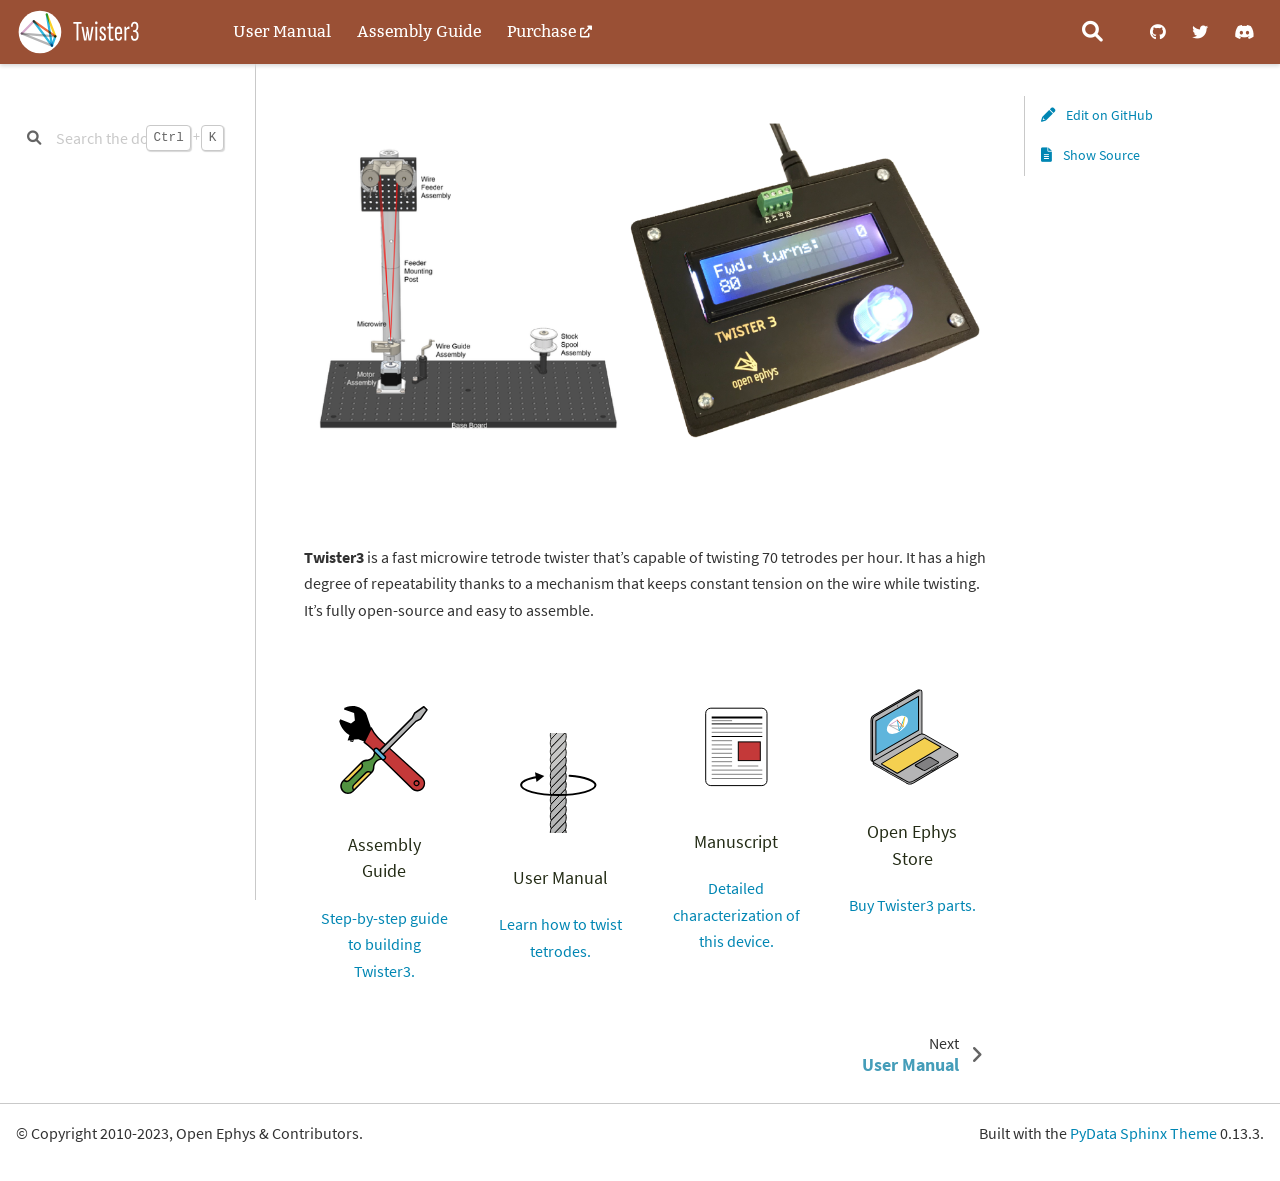
==== index.html @ c72500eb "Write HTML files" ====
<!DOCTYPE html>


<html lang="en" >

  <head>
    <meta charset="utf-8" />
    <meta name="viewport" content="width=device-width, initial-scale=1.0" /><meta name="generator" content="Docutils 0.18.1: http://docutils.sourceforge.net/" />

    <title>Home &#8212; Twister3 Docs</title>
  
  
  
  <script data-cfasync="false">
    document.documentElement.dataset.mode = localStorage.getItem("mode") || "";
    document.documentElement.dataset.theme = localStorage.getItem("theme") || "light";
  </script>
  
  <!-- Loaded before other Sphinx assets -->
  <link href="_static/styles/theme.css?digest=e353d410970836974a52" rel="stylesheet" />
<link href="_static/styles/bootstrap.css?digest=e353d410970836974a52" rel="stylesheet" />
<link href="_static/styles/pydata-sphinx-theme.css?digest=e353d410970836974a52" rel="stylesheet" />

  
  <link href="_static/vendor/fontawesome/6.1.2/css/all.min.css?digest=e353d410970836974a52" rel="stylesheet" />
  <link rel="preload" as="font" type="font/woff2" crossorigin href="_static/vendor/fontawesome/6.1.2/webfonts/fa-solid-900.woff2" />
<link rel="preload" as="font" type="font/woff2" crossorigin href="_static/vendor/fontawesome/6.1.2/webfonts/fa-brands-400.woff2" />
<link rel="preload" as="font" type="font/woff2" crossorigin href="_static/vendor/fontawesome/6.1.2/webfonts/fa-regular-400.woff2" />

    <link rel="stylesheet" href="_static/theme_overrides.css" type="text/css" />
  
  <!-- Pre-loaded scripts that we'll load fully later -->
  <link rel="preload" as="script" href="_static/scripts/bootstrap.js?digest=e353d410970836974a52" />
<link rel="preload" as="script" href="_static/scripts/pydata-sphinx-theme.js?digest=e353d410970836974a52" />

    <script data-url_root="./" id="documentation_options" src="_static/documentation_options.js"></script>
    <script src="_static/doctools.js"></script>
    <script src="_static/sphinx_highlight.js"></script>
    <script>DOCUMENTATION_OPTIONS.pagename = 'index';</script>
    <link rel="icon" href="_static/favicon.png"/>
    <link rel="index" title="Index" href="genindex.html" />
    <link rel="search" title="Search" href="search.html" />
    <link rel="next" title="User Manual" href="pages/usingtwister.html" />
  <meta name="viewport" content="width=device-width, initial-scale=1"/>
  <meta name="docsearch:language" content="en"/>
  </head>
  
  
  <body data-bs-spy="scroll" data-bs-target=".bd-toc-nav" data-offset="180" data-bs-root-margin="0px 0px -60%" data-default-mode="">

  
  
  <a class="skip-link" href="#main-content">Skip to main content</a>
  
  <input type="checkbox"
          class="sidebar-toggle"
          name="__primary"
          id="__primary"/>
  <label class="overlay overlay-primary" for="__primary"></label>
  
  <input type="checkbox"
          class="sidebar-toggle"
          name="__secondary"
          id="__secondary"/>
  <label class="overlay overlay-secondary" for="__secondary"></label>
  
  <div class="search-button__wrapper">
    <div class="search-button__overlay"></div>
    <div class="search-button__search-container">
<form class="bd-search d-flex align-items-center"
      action="search.html"
      method="get">
  <i class="fa-solid fa-magnifying-glass"></i>
  <input type="search"
         class="form-control"
         name="q"
         id="search-input"
         placeholder="Search the docs ..."
         aria-label="Search the docs ..."
         autocomplete="off"
         autocorrect="off"
         autocapitalize="off"
         spellcheck="false"/>
  <span class="search-button__kbd-shortcut"><kbd class="kbd-shortcut__modifier">Ctrl</kbd>+<kbd>K</kbd></span>
</form></div>
  </div>
  
    <nav class="bd-header navbar navbar-expand-lg bd-navbar">
<div class="bd-header__inner bd-page-width">
  <label class="sidebar-toggle primary-toggle" for="__primary">
    <span class="fa-solid fa-bars"></span>
  </label>
  
  <div class="navbar-header-items__start">
    
      <div class="navbar-item">
  

<a class="navbar-brand logo" href="#">
  
  
  
  
    
    
      
    
    
    <img src="_static/oe_logo_name.svg" class="logo__image only-light" alt="Logo image"/>
    <script>document.write(`<img src="_static/oe_logo_name.svg" class="logo__image only-dark" alt="Logo image"/>`);</script>
  
  
</a></div>
    
  </div>
  
  
  <div class="col-lg-9 navbar-header-items">
    
    <div class="me-auto navbar-header-items__center">
      
        <div class="navbar-item"><nav class="navbar-nav">
  <p class="sidebar-header-items__title"
     role="heading"
     aria-level="1"
     aria-label="Site Navigation">
    Site Navigation
  </p>
  <ul class="bd-navbar-elements navbar-nav">
    
                    <li class="nav-item">
                      <a class="nav-link nav-internal" href="pages/usingtwister.html">
                        User Manual
                      </a>
                    </li>
                

                    <li class="nav-item">
                      <a class="nav-link nav-internal" href="pages/assemblyguide.html">
                        Assembly Guide
                      </a>
                    </li>
                

                <li class="nav-item">
                  <a class="nav-link nav-external" href="https://open-ephys.org/twister-3/twister-3">
                    Purchase
                  </a>
                </li>
                
  </ul>
</nav></div>
      
    </div>
    
    
    <div class="navbar-header-items__end">
      
        <div class="navbar-item navbar-persistent--container">
          
<script>
document.write(`
  <button class="btn btn-sm navbar-btn search-button search-button__button" title="Search" aria-label="Search" data-bs-placement="bottom" data-bs-toggle="tooltip">
    <i class="fa-solid fa-magnifying-glass"></i>
  </button>
`);
</script>
        </div>
      
      
        <div class="navbar-item"><ul class="navbar-icon-links navbar-nav"
    aria-label="Icon Links">
        <li class="nav-item">
          
          
          
          
          
          
          
          
          <a href="https://github.com/jonnew/twister3" title="GitHub" class="nav-link" rel="noopener" target="_blank" data-bs-toggle="tooltip" data-bs-placement="bottom"><span><i class="fab fa-github"></i></span>
            <label class="sr-only">GitHub</label></a>
        </li>
        <li class="nav-item">
          
          
          
          
          
          
          
          
          <a href="https://twitter.com/openephys" title="Twitter" class="nav-link" rel="noopener" target="_blank" data-bs-toggle="tooltip" data-bs-placement="bottom"><span><i class="fab fa-twitter"></i></span>
            <label class="sr-only">Twitter</label></a>
        </li>
        <li class="nav-item">
          
          
          
          
          
          
          
          
          <a href="https://discord.gg/WXAx2URNQU" title="Discord" class="nav-link" rel="noopener" target="_blank" data-bs-toggle="tooltip" data-bs-placement="bottom"><span><i class="fab fa-discord"></i></span>
            <label class="sr-only">Discord</label></a>
        </li>
</ul></div>
      
    </div>
    
  </div>
  
  
    <div class="navbar-persistent--mobile">
<script>
document.write(`
  <button class="btn btn-sm navbar-btn search-button search-button__button" title="Search" aria-label="Search" data-bs-placement="bottom" data-bs-toggle="tooltip">
    <i class="fa-solid fa-magnifying-glass"></i>
  </button>
`);
</script>
    </div>
  

  
    <label class="sidebar-toggle secondary-toggle" for="__secondary">
      <span class="fa-solid fa-outdent"></span>
    </label>
  
</div>

    </nav>
  
  <div class="bd-container">
    <div class="bd-container__inner bd-page-width">
      
      <div class="bd-sidebar-primary bd-sidebar">
        

  
  <div class="sidebar-header-items sidebar-primary__section">
    
    
      <div class="sidebar-header-items__center">
        
          <div class="navbar-item"><nav class="navbar-nav">
  <p class="sidebar-header-items__title"
     role="heading"
     aria-level="1"
     aria-label="Site Navigation">
    Site Navigation
  </p>
  <ul class="bd-navbar-elements navbar-nav">
    
                    <li class="nav-item">
                      <a class="nav-link nav-internal" href="pages/usingtwister.html">
                        User Manual
                      </a>
                    </li>
                

                    <li class="nav-item">
                      <a class="nav-link nav-internal" href="pages/assemblyguide.html">
                        Assembly Guide
                      </a>
                    </li>
                

                <li class="nav-item">
                  <a class="nav-link nav-external" href="https://open-ephys.org/twister-3/twister-3">
                    Purchase
                  </a>
                </li>
                
  </ul>
</nav></div>
        
      </div>
    
    
    
      <div class="sidebar-header-items__end">
        
          <div class="navbar-item"><ul class="navbar-icon-links navbar-nav"
    aria-label="Icon Links">
        <li class="nav-item">
          
          
          
          
          
          
          
          
          <a href="https://github.com/jonnew/twister3" title="GitHub" class="nav-link" rel="noopener" target="_blank" data-bs-toggle="tooltip" data-bs-placement="bottom"><span><i class="fab fa-github"></i></span>
            <label class="sr-only">GitHub</label></a>
        </li>
        <li class="nav-item">
          
          
          
          
          
          
          
          
          <a href="https://twitter.com/openephys" title="Twitter" class="nav-link" rel="noopener" target="_blank" data-bs-toggle="tooltip" data-bs-placement="bottom"><span><i class="fab fa-twitter"></i></span>
            <label class="sr-only">Twitter</label></a>
        </li>
        <li class="nav-item">
          
          
          
          
          
          
          
          
          <a href="https://discord.gg/WXAx2URNQU" title="Discord" class="nav-link" rel="noopener" target="_blank" data-bs-toggle="tooltip" data-bs-placement="bottom"><span><i class="fab fa-discord"></i></span>
            <label class="sr-only">Discord</label></a>
        </li>
</ul></div>
        
      </div>
    
  </div>
  
    <div class="sidebar-primary-items__start sidebar-primary__section">
        <div class="sidebar-primary-item">
<form class="bd-search d-flex align-items-center"
      action="search.html"
      method="get">
  <i class="fa-solid fa-magnifying-glass"></i>
  <input type="search"
         class="form-control"
         name="q"
         id="search-input"
         placeholder="Search the docs ..."
         aria-label="Search the docs ..."
         autocomplete="off"
         autocorrect="off"
         autocapitalize="off"
         spellcheck="false"/>
  <span class="search-button__kbd-shortcut"><kbd class="kbd-shortcut__modifier">Ctrl</kbd>+<kbd>K</kbd></span>
</form></div>
    </div>
  
  
  <div class="sidebar-primary-items__end sidebar-primary__section">
  </div>
  
  <div id="rtd-footer-container"></div>


      </div>
      
      <main id="main-content" class="bd-main">
        
        
          <div class="bd-content">
            <div class="bd-article-container">
              
              <div class="bd-header-article"></div>
              
              
              
                
<div id="searchbox"></div>
                <article class="bd-article" role="main">
                  
  <div class="toctree-wrapper compound">
</div>
<img alt="Twister illustration" src="_images/twister-overview.png" />
<div class="line-block">
<div class="line"><br /></div>
</div>
<p><strong>Twister3</strong> is a fast microwire tetrode twister that’s capable of twisting 70 tetrodes per hour. It has a high degree of repeatability thanks to a mechanism that keeps constant tension on the wire while twisting. It’s fully open-source and easy to assemble.</p>
<br>
<div class="card-columns">
    <a class="reference internal" href="pages/assemblyguide.html"><span class="std std-ref custom-card">
    <div class="card text-center intro-card">
        <img src="_static/images/noun_screwdriver.svg" class="card-img-top hover-zoom" alt="Screwdriver" height="100">
        <div class="card-body flex-fill">
            <h5 class="card-title">Assembly Guide</h5>
            <p class="card-text">Step-by-step guide to building Twister3.</p>
        </div>
    </div>
    <a class="reference internal" href="pages/usingtwister.html"><span class="std std-ref custom-card">
    <div class="card text-center intro-card">
        <img src="_static/images/twist.svg" class="card-img-top hover-zoom" alt="Twisted wire" height="100">
        <div class="card-body flex-fill">
            <h5 class="card-title">User Manual</h5>
            <p class="card-text">Learn how to twist tetrodes.</p>
        </div>
    </div>
    <a class="reference external" href="https://iopscience.iop.org/article/10.1088/1741-2552/ab77fa" target="_blank" rel="noopener noreferrer"><span class="std std-ref custom-card">
    <div class="card text-center intro-card ">
        <img src="_static/images/paper.svg" class="card-img-top" alt="A paper" height="100">
        <div class="card-body flex-fill">
            <h5 class="card-title">Manuscript</h5>
            <p class="card-text">Detailed characterization of this device.</p>
        </div>
    </div>
    <a class="reference external" href = "https://open-ephys.org/twister-3/twister-3" target="_blank" rel="noopener noreferrer"><span class="std std-ref custom-card">
    <div class="card text-center intro-card">
        <img src="_static/images/noun_macbook.svg" class="card-img-top" alt="Some books" height="100">
        <div class="card-body flex-fill">
            <h5 class="card-title">Open Ephys Store</h5>
            <p class="card-text">Buy Twister3 parts.</p>
        </div>
    </div>
</div>

                </article>
              
              
              
                <footer class="bd-footer-article">
                  
<div class="footer-article-items footer-article__inner">
  
    <div class="footer-article-item"><!-- Previous / next buttons -->
<div class="prev-next-area">
    <a class="right-next"
       href="pages/usingtwister.html"
       title="next page">
      <div class="prev-next-info">
        <p class="prev-next-subtitle">next</p>
        <p class="prev-next-title">User Manual</p>
      </div>
      <i class="fa-solid fa-angle-right"></i>
    </a>
</div></div>
  
</div>

                </footer>
              
            </div>
            
            
              
                <div class="bd-sidebar-secondary bd-toc"><div class="sidebar-secondary-items sidebar-secondary__inner">

  <div class="sidebar-secondary-item">
  
  <div class="tocsection editthispage">
    <a href="https://github.com/open-ephys/twister3-docs/edit/main/source/index.rst">
      <i class="fa-solid fa-pencil"></i>
      
      
        
          Edit on GitHub
        
      
    </a>
  </div>
</div>

  <div class="sidebar-secondary-item">
  <div class="tocsection sourcelink">
    <a href="_sources/index.rst.txt">
      <i class="fa-solid fa-file-lines"></i> Show Source
    </a>
  </div>
</div>

</div></div>
              
            
          </div>
          <footer class="bd-footer-content">
            
          </footer>
        
      </main>
    </div>
  </div>
  
  <!-- Scripts loaded after <body> so the DOM is not blocked -->
  <script src="_static/scripts/bootstrap.js?digest=e353d410970836974a52"></script>
<script src="_static/scripts/pydata-sphinx-theme.js?digest=e353d410970836974a52"></script>

  <footer class="bd-footer">
<div class="bd-footer__inner bd-page-width">
  
    <div class="footer-items__start">
      
        <div class="footer-item">
  <p class="copyright">
    
      © Copyright 2010-2023, Open Ephys &amp; Contributors.
      <br/>
    
  </p>
</div>
      
    </div>
  
  
    <div class="footer-items__end">
      
        <div class="footer-item"><p class="theme-version">
  Built with the <a href="https://pydata-sphinx-theme.readthedocs.io/en/stable/index.html">PyData Sphinx Theme</a> 0.13.3.
</p></div>
      
    </div>
  
</div>

  </footer>
  </body>
</html>
---- _static/styles/theme.css ----
/* Provided by Sphinx's 'basic' theme, and included in the final set of assets */
@import "../basic.css";
---- _static/styles/pydata-sphinx-theme.css ----
html{--pst-header-height:4rem;--pst-header-article-height:calc(var(--pst-header-height)*2/3);--pst-sidebar-secondary:17rem;--pst-font-size-base:1rem;--pst-font-size-h1:2.5rem;--pst-font-size-h2:2rem;--pst-font-size-h3:1.75rem;--pst-font-size-h4:1.5rem;--pst-font-size-h5:1.25rem;--pst-font-size-h6:1.1rem;--pst-font-size-milli:0.9rem;--pst-sidebar-font-size:0.9rem;--pst-sidebar-font-size-mobile:1.1rem;--pst-sidebar-header-font-size:1.2rem;--pst-sidebar-header-font-weight:600;--pst-admonition-font-weight-heading:600;--pst-font-weight-caption:300;--pst-font-weight-heading:400;--pst-font-family-base-system:-apple-system,BlinkMacSystemFont,Segoe UI,"Helvetica Neue",Arial,sans-serif,Apple Color Emoji,Segoe UI Emoji,Segoe UI Symbol;--pst-font-family-monospace-system:"SFMono-Regular",Menlo,Consolas,Monaco,Liberation Mono,Lucida Console,monospace;--pst-font-family-base:var(--pst-font-family-base-system);--pst-font-family-heading:var(--pst-font-family-base-system);--pst-font-family-monospace:var(--pst-font-family-monospace-system);--pst-font-size-icon:1.5rem;--pst-icon-check-circle:"";--pst-icon-info-circle:"";--pst-icon-exclamation-triangle:"";--pst-icon-exclamation-circle:"";--pst-icon-times-circle:"";--pst-icon-lightbulb:"";--pst-icon-download:"";--pst-icon-angle-left:"";--pst-icon-angle-right:"";--pst-icon-external-link:"";--pst-icon-search-minus:"";--pst-icon-github:"";--pst-icon-gitlab:"";--pst-icon-share:"";--pst-icon-bell:"";--pst-icon-pencil:"";--pst-breadcrumb-divider:"";--pst-icon-admonition-default:var(--pst-icon-bell);--pst-icon-admonition-note:var(--pst-icon-info-circle);--pst-icon-admonition-attention:var(--pst-icon-exclamation-circle);--pst-icon-admonition-caution:var(--pst-icon-exclamation-triangle);--pst-icon-admonition-warning:var(--pst-icon-exclamation-triangle);--pst-icon-admonition-danger:var(--pst-icon-exclamation-triangle);--pst-icon-admonition-error:var(--pst-icon-times-circle);--pst-icon-admonition-hint:var(--pst-icon-lightbulb);--pst-icon-admonition-tip:var(--pst-icon-lightbulb);--pst-icon-admonition-important:var(--pst-icon-exclamation-circle);--pst-icon-admonition-seealso:var(--pst-icon-share);--pst-icon-admonition-todo:var(--pst-icon-pencil);--pst-icon-versionmodified-default:var(--pst-icon-exclamation-circle);--pst-icon-versionmodified-added:var(--pst-icon-exclamation-circle);--pst-icon-versionmodified-changed:var(--pst-icon-exclamation-circle);--pst-icon-versionmodified-deprecated:var(--pst-icon-exclamation-circle);font-size:var(--pst-font-size-base);scroll-padding-top:calc(var(--pst-header-height) + 1rem)}body{background-color:var(--pst-color-background);color:var(--pst-color-text-base);display:flex;flex-direction:column;font-family:var(--pst-font-family-base);font-weight:400;line-height:1.65;min-height:100vh}body::-webkit-scrollbar{height:.5rem;width:.5rem}body::-webkit-scrollbar-thumb{background:var(--pst-color-text-muted);border-radius:.25rem}body::-webkit-scrollbar-track{background:transparent}body::-webkit-scrollbar-thumb{background:var(--pst-color-on-surface)}body::-webkit-scrollbar-thumb:hover,body:hover::-webkit-scrollbar-thumb{background:var(--pst-color-text-muted)}body::-webkit-scrollbar-track{background:var(--pst-color-background)}p{color:var(--pst-color-text-base);font-size:1em;margin-bottom:1.15rem}p.rubric{border-bottom:1px solid var(--pst-color-border)}p.centered{text-align:center}a{word-wrap:break-word;color:var(--pst-color-link);text-decoration:none}a:hover{color:var(--pst-color-link-hover);text-decoration:underline}a.headerlink{color:var(--pst-color-warning);font-size:.8em;margin-left:.2em;opacity:.4;padding:0 4px;text-decoration:none;transition:all .2s ease-out;user-select:none}a.headerlink:hover{opacity:1}a.github:before,a.gitlab:before{color:var(--pst-color-text-muted);font:var(--fa-font-brands);margin-right:.25rem}a.github:before{content:var(--pst-icon-github)}a.gitlab:before{content:var(--pst-icon-gitlab)}.heading-style,h1,h2,h3,h4,h5,h6{font-family:var(--pst-font-family-heading);font-weight:var(--pst-font-weight-heading);line-height:1.15;margin:2.75rem 0 1.05rem}h1{font-size:var(--pst-font-size-h1);margin-top:0}h1,h2{color:var(--pst-color-primary)}h2{font-size:var(--pst-font-size-h2)}h3{font-size:var(--pst-font-size-h3)}h3,h4{color:var(--pst-color-text-base)}h4{font-size:var(--pst-font-size-h4)}h5{font-size:var(--pst-font-size-h5)}h5,h6{color:var(--pst-color-text-base)}h6{font-size:var(--pst-font-size-h6)}.text_small,small{font-size:var(--pst-font-size-milli)}hr{border:0;border-top:1px solid var(--pst-color-border)}code,kbd,pre,samp{font-family:var(--pst-font-family-monospace)}kbd{background-color:var(--pst-color-on-background);color:var(--pst-color-text-muted)}kbd:not(.compound){border:1px solid var(--pst-color-border);box-shadow:1px 1px 1px var(--pst-color-shadow);margin:0 .1rem;padding:.1rem .4rem}code{color:var(--pst-color-inline-code)}pre{background-color:var(--pst-color-surface);border:1px solid var(--pst-color-border);border-radius:.25rem;color:var(--pst-color-text-base);line-height:1.2em;margin:1.5em 0;padding:1rem}pre::-webkit-scrollbar{height:.5rem;width:.5rem}pre::-webkit-scrollbar-thumb{background:var(--pst-color-text-muted);border-radius:.25rem}pre::-webkit-scrollbar-track{background:transparent}pre::-webkit-scrollbar-thumb{background:var(--pst-color-on-surface)}pre::-webkit-scrollbar-thumb:hover,pre:hover::-webkit-scrollbar-thumb{background:var(--pst-color-text-muted)}pre .linenos{opacity:.5;padding-right:10px}.skip-link{background-color:var(--pst-color-background);border-bottom:1px solid var(--pst-color-border);color:var(--pst-color-link);left:0;padding:.5rem;position:fixed;right:0;text-align:center;top:0;transform:translateY(-100%);transition:transform .15s ease-in-out;z-index:1055}.skip-link:focus{transform:translateY(0)}.bd-container{display:flex;flex-grow:1;justify-content:center}.bd-container .bd-container__inner{display:flex}.bd-page-width{width:100%}@media(min-width:960px){.bd-page-width{max-width:88rem}}.bd-header-announcement{align-items:center;display:flex;justify-content:center;min-height:3rem;padding:.5rem 12.5%;position:relative;text-align:center;width:100%}@media(max-width:959.98px){.bd-header-announcement{padding:.5rem 2%}}.bd-header-announcement p{font-weight:700;margin:0}.bd-header-announcement:after{background-color:var(--pst-color-info);content:"";height:100%;left:0;opacity:.2;position:absolute;top:0;width:100%;z-index:-1}.bd-header-announcement:empty{display:none}.bd-main{display:flex;flex-direction:column;flex-grow:1;min-width:0}.bd-main .bd-content{display:flex;height:100%;justify-content:center}.bd-main .bd-content .bd-article-container{display:flex;flex-direction:column;justify-content:start;max-width:60em;overflow-x:auto;padding:1rem;width:100%}@media(min-width:1200px){.bd-main .bd-content .bd-article-container .bd-article{padding-left:2rem;padding-top:1.5rem}}.bd-footer{border-top:1px solid var(--pst-color-border);width:100%}.bd-footer .bd-footer__inner{display:flex;flex-grow:1;margin:auto;padding:1rem}.bd-footer .footer-items__end,.bd-footer .footer-items__start{display:flex;flex-direction:column;gap:.5rem;justify-content:center}.bd-footer .footer-items__end{margin-left:auto;text-align:end}.bd-footer .footer-item p{margin-bottom:0}.bd-footer-article .footer-article-items,.bd-footer-content .footer-content-items{display:flex;flex-direction:column;margin-top:auto}.bd-header{background:var(--pst-color-on-background)!important;box-shadow:0 .125rem .25rem 0 var(--pst-color-shadow);justify-content:center;max-width:100vw;padding:0;position:sticky;top:0;width:100%;z-index:1030}.bd-header .bd-header__inner{align-items:center;display:flex;height:fit-content;padding-left:1rem;padding-right:1rem}.bd-header .navbar-item{align-items:center;display:flex;height:var(--pst-header-height);max-height:var(--pst-header-height)}.bd-header .navbar-header-items{flex-shrink:1}@media(min-width:960px){.bd-header .navbar-header-items{display:flex;flex-grow:1;padding:0 0 0 .5rem}}.bd-header .navbar-header-items__center,.bd-header .navbar-header-items__end,.bd-header .navbar-header-items__start{align-items:center;display:flex;flex-flow:wrap;row-gap:0}.bd-header .navbar-header-items__center,.bd-header .navbar-header-items__end{column-gap:1rem}.bd-header .navbar-header-items__start{flex-shrink:0;gap:.5rem;margin-right:auto}.bd-header .navbar-header-items__end{justify-content:end}.bd-header .navbar-nav{display:flex}@media(min-width:960px){.bd-header .navbar-nav{align-items:center}}.bd-header .navbar-nav li a.nav-link{color:var(--pst-color-text-muted)}.bd-header .navbar-nav li a.nav-link:focus,.bd-header .navbar-nav li a.nav-link:hover{color:var(--pst-color-primary)}.bd-header .navbar-nav>.active>.nav-link{color:var(--pst-color-primary);font-weight:600}.bd-header .navbar-nav .dropdown button{border:none;color:var(--pst-color-text-muted);display:unset}.bd-header .navbar-nav .dropdown .dropdown-menu{background-color:var(--pst-color-on-background);border:1px solid var(--pst-color-border);box-shadow:0 0 .3rem .1rem var(--pst-color-shadow);margin:.5rem 0;min-width:20rem;padding:.5rem 1rem;z-index:1070}.bd-header .navbar-nav .dropdown .dropdown-menu:not(.show){display:none}@media(min-width:960px){.navbar-center-items .navbar-item{display:inline-block}}.toc-entry>.nav-link.active{background-color:transparent;border-left:2px solid var(--pst-color-primary);color:var(--pst-color-primary);font-weight:600}.nav-link:hover{border-style:none}.nav-link.nav-external:after{content:var(--pst-icon-external-link);font:var(--fa-font-solid);font-size:.75em;margin-left:.3em}.bd-navbar-elements li.nav-item i{font-size:.7rem;padding-left:2px;vertical-align:middle}.bd-header label.sidebar-toggle{align-items:center;color:var(--pst-color-muted);cursor:pointer;display:flex;font-size:var(--pst-font-size-icon);margin-bottom:0}.bd-header label.primary-toggle{padding-right:1rem}@media(min-width:960px){.bd-header label.primary-toggle{display:none}}.bd-header label.secondary-toggle{padding-left:1rem}@media(min-width:1200px){.bd-header label.secondary-toggle{display:none}}.bd-header .navbar-header-items{display:none}@media(min-width:960px){.bd-header .navbar-header-items{display:inherit}}.navbar-persistent--mobile{margin-left:auto}@media(min-width:960px){.navbar-persistent--mobile{display:none}}.navbar-persistent--container{display:none}@media(min-width:960px){.navbar-persistent--container{display:flex}}.header-article__inner{display:flex;padding:0 .5rem}.header-article__inner .header-article-item{height:var(--pst-header-article-height);min-height:var(--pst-header-article-height)}.header-article__inner .header-article-items__end,.header-article__inner .header-article-items__start{align-items:start;display:flex;gap:.5rem}.header-article__inner .header-article-items__end{margin-left:auto}.bd-sidebar-primary{background-color:var(--pst-color-background);border-right:1px solid var(--pst-color-border);display:flex;flex:0 0 auto;flex-direction:column;font-size:var(--pst-sidebar-font-size-mobile);gap:1rem;max-height:calc(100vh - var(--pst-header-height));overflow-y:auto;padding:2rem 1rem 1rem;position:sticky;top:var(--pst-header-height);width:25%}.bd-sidebar-primary::-webkit-scrollbar{height:.5rem;width:.5rem}.bd-sidebar-primary::-webkit-scrollbar-thumb{background:var(--pst-color-text-muted);border-radius:.25rem}.bd-sidebar-primary::-webkit-scrollbar-track{background:transparent}.bd-sidebar-primary::-webkit-scrollbar-thumb{background:var(--pst-color-on-surface)}.bd-sidebar-primary::-webkit-scrollbar-thumb:hover,.bd-sidebar-primary:hover::-webkit-scrollbar-thumb{background:var(--pst-color-text-muted)}@media(min-width:960px){.bd-sidebar-primary{font-size:var(--pst-sidebar-font-size)}}.bd-sidebar-primary .nav-link{font-size:var(--pst-sidebar-font-size-mobile)}.bd-sidebar-primary.no-sidebar{border-right:0}@media(min-width:960px){.bd-sidebar-primary.hide-on-wide{display:none}}.bd-sidebar-primary h1,.bd-sidebar-primary h2,.bd-sidebar-primary h3,.bd-sidebar-primary h4{color:var(--pst-color-text-base)}.bd-sidebar-primary .sidebar-primary-items__end .sidebar-primary-item,.bd-sidebar-primary .sidebar-primary-items__start .sidebar-primary-item{padding:.5rem 0}.bd-sidebar-primary .sidebar-header-items{display:flex;flex-direction:column}.bd-sidebar-primary .sidebar-header-items .sidebar-header-items__title{color:var(--pst-color-text-base);font-size:var(--pst-sidebar-header-font-size);font-weight:var(--pst-sidebar-header-font-weight);margin-bottom:.5rem}.bd-sidebar-primary .sidebar-header-items .nav-item.dropdown button{display:none}.bd-sidebar-primary .sidebar-header-items .nav-item.dropdown .dropdown-menu{background-color:inherit;border:none;display:flex;flex-direction:column;font-size:inherit;margin:0;padding:0}.bd-sidebar-primary .sidebar-header-items .sidebar-header-items__center{display:flex;flex-direction:column}.bd-sidebar-primary .sidebar-header-items .sidebar-header-items__end{align-items:center;display:flex;gap:.5rem}@media(min-width:960px){.bd-sidebar-primary .sidebar-header-items{display:none}}.bd-sidebar-primary .sidebar-primary-items__start{border-top:1px solid var(--pst-color-border)}@media(min-width:960px){.bd-sidebar-primary .sidebar-primary-items__start{border-top:none}}.bd-sidebar-primary .sidebar-primary-items__end{margin-bottom:1em;margin-top:auto}.bd-sidebar-primary .list-caption{list-style:none;padding-left:0}.bd-sidebar-primary li{position:relative}.bd-sidebar-primary li.has-children>.reference{padding-right:30px}.bd-sidebar-primary label.toctree-toggle{align-items:center;cursor:pointer;display:flex;height:30px;justify-content:center;position:absolute;right:0;top:0;width:30px}.bd-sidebar-primary label.toctree-toggle:hover{background:var(--pst-color-surface)}.bd-sidebar-primary label.toctree-toggle i{display:inline-block;font-size:.75rem;text-align:center}.bd-sidebar-primary label.toctree-toggle i:hover{color:var(--pst-color-primary)}.bd-sidebar-primary .label-parts{height:100%;width:100%}.bd-sidebar-primary .label-parts:hover{background:none}.bd-sidebar-primary .label-parts i{position:absolute;right:0;top:.3em;width:30px}nav.bd-links{margin-right:-1rem}@media(min-width:960px){nav.bd-links{display:block}}nav.bd-links ul{list-style:none}nav.bd-links ul ul{padding:0 0 0 1rem}nav.bd-links li>a{color:var(--pst-color-text-muted);display:block;padding:.25rem 0}nav.bd-links li>a:hover{background-color:transparent;color:var(--pst-color-primary);text-decoration:none}nav.bd-links li>a.reference.external:after{content:var(--pst-icon-external-link);font:var(--fa-font-solid);font-size:.75em;margin-left:.3em}nav.bd-links .active:hover>a,nav.bd-links .active>a{color:var(--pst-color-primary);font-weight:600}nav.bd-links p.bd-links__title{font-size:var(--pst-sidebar-header-font-size)}nav.bd-links p.bd-links__title,nav.bd-links p.caption{font-weight:var(--pst-sidebar-header-font-weight);margin-bottom:.5rem}nav.bd-links p.caption{color:var(--pst-color-text-base);font-size:var(--pst-sidebar-font-size-mobile);margin-top:1.25rem;position:relative}nav.bd-links p.caption:first-child{margin-top:0}@media(min-width:960px){nav.bd-links p.caption{font-size:var(--pst-sidebar-font-size)}}.bd-sidebar-secondary{background-color:var(--pst-color-background);display:flex;flex-direction:column;flex-shrink:0;font-size:var(--pst-sidebar-font-size-mobile);max-height:calc(100vh - var(--pst-header-height));order:2;overflow-y:auto;padding:2rem 1rem 1rem;position:sticky;top:var(--pst-header-height);width:var(--pst-sidebar-secondary)}@media(min-width:1200px){.bd-sidebar-secondary{font-size:var(--pst-sidebar-font-size)}}.bd-sidebar-secondary::-webkit-scrollbar{height:.5rem;width:.5rem}.bd-sidebar-secondary::-webkit-scrollbar-thumb{background:var(--pst-color-text-muted);border-radius:.25rem}.bd-sidebar-secondary::-webkit-scrollbar-track{background:transparent}.bd-sidebar-secondary::-webkit-scrollbar-thumb{background:var(--pst-color-on-surface)}.bd-sidebar-secondary::-webkit-scrollbar-thumb:hover,.bd-sidebar-secondary:hover::-webkit-scrollbar-thumb{background:var(--pst-color-text-muted)}.sidebar-secondary-item{padding:.5rem}@media(min-width:1200px){.sidebar-secondary-item{border-left:1px solid var(--pst-color-border);padding-left:1rem}}.sidebar-secondary-item i{padding-right:.5rem}input.sidebar-toggle{display:none}label.overlay{background-color:#000;height:0;left:0;opacity:.5;position:fixed;top:0;transition:opacity .2s ease-out;width:0;z-index:1050}input#__primary:checked+label.overlay.overlay-primary,input#__secondary:checked+label.overlay.overlay-secondary{height:100vh;width:100vw}input#__primary:checked~.bd-container .bd-sidebar-primary{margin-left:0;visibility:visible}input#__secondary:checked~.bd-container .bd-sidebar-secondary{margin-right:0;visibility:visible}@media(min-width:960px){label.sidebar-toggle.primary-toggle{display:none}input#__primary:checked+label.overlay.overlay-primary{height:0;width:0}.bd-sidebar-primary{margin-left:0;visibility:visible}}@media(max-width:959.98px){.bd-sidebar-primary{flex-grow:.75;height:100vh;left:0;margin-left:-75%;max-height:100vh;max-width:350px;position:fixed;top:0;transition:visibility .2s ease-out,margin .2s ease-out;visibility:hidden;width:75%;z-index:1055}}@media(max-width:1199.98px){.bd-sidebar-secondary{flex-grow:.75;height:100vh;margin-right:-75%;max-height:100vh;max-width:350px;position:fixed;right:0;top:0;transition:visibility .2s ease-out,margin .2s ease-out;visibility:hidden;width:75%;z-index:1055}}ul.bd-breadcrumbs{display:flex;flex-wrap:wrap;font-size:.8rem;list-style:none;padding-left:0}ul.bd-breadcrumbs li.breadcrumb-item{align-items:center;display:flex;font-weight:700}ul.bd-breadcrumbs li.breadcrumb-item a{color:var(--pst-color-link)}ul.bd-breadcrumbs li.breadcrumb-item:not(.breadcrumb-home):before{color:var(--pst-color-text-muted);content:var(--pst-breadcrumb-divider);font:var(--fa-font-solid);font-size:.8rem;padding:0 .5rem}.navbar-icon-links{column-gap:1rem;display:flex;flex-direction:row;flex-wrap:wrap}.navbar-icon-links li.nav-item a.nav-link{padding-left:0;padding-right:0}.navbar-icon-links a span{align-items:center;display:flex}.navbar-icon-links i.fa-brands,.navbar-icon-links i.fa-regular,.navbar-icon-links i.fa-solid{font-size:var(--pst-font-size-icon);font-style:normal;vertical-align:middle}.navbar-icon-links i.fa-square-twitter:before{color:#55acee}.navbar-icon-links i.fa-square-gitlab:before{color:#548}.navbar-icon-links i.fa-bitbucket:before{color:#0052cc}.navbar-icon-links img.icon-link-image{border-radius:.2rem;height:1.5em}.navbar-brand{align-items:center;display:flex;flex-shrink:0;gap:.5rem;height:var(--pst-header-height);margin:0;max-height:var(--pst-header-height);padding:.5rem 0;position:relative;width:auto}.navbar-brand p{margin-bottom:0}.navbar-brand img{height:100%;max-width:100%;width:auto}.navbar-nav ul{display:block;list-style:none}.navbar-nav ul ul{padding:0 0 0 1rem}.navbar-nav li{display:flex;flex-direction:column}.navbar-nav li a{align-items:center;color:var(--pst-color-text-muted);display:flex;height:100%;padding-bottom:.25rem;padding-top:.25rem}.navbar-nav li a:hover{border-style:none;text-decoration-line:none}.navbar-nav li a:focus,.navbar-nav li a:hover,.navbar-nav li.current>a{color:var(--pst-color-primary)}.navbar-nav li.current>a{font-weight:600}.navbar-nav .toctree-checkbox{display:none;position:absolute}.navbar-nav .toctree-checkbox~ul{display:none}.navbar-nav .toctree-checkbox~label i{transform:rotate(0deg)}.navbar-nav .toctree-checkbox:checked~ul{display:block}.navbar-nav .toctree-checkbox:checked~label i{transform:rotate(180deg)}.bd-header .navbar-nav>p.sidebar-header-items__title{display:none}.page-toc .section-nav{border-bottom:none;padding-left:0}.page-toc .section-nav ul{padding-left:1rem}.page-toc .nav-link{font-size:var(--pst-sidebar-font-size-mobile)}@media(min-width:1200px){.page-toc .nav-link{font-size:var(--pst-sidebar-font-size)}}.page-toc .onthispage{color:var(--pst-color-text-base);font-weight:var(--pst-sidebar-header-font-weight);margin-bottom:.5rem}.prev-next-area{width:100%}.prev-next-area p{line-height:1.3em;margin:0 .3em}.prev-next-area i{font-size:1.2em}.prev-next-area a{align-items:center;border:none;color:var(--pst-color-text-muted);display:flex;max-width:45%;overflow-x:hidden;padding:10px;text-decoration:none}.prev-next-area a p.prev-next-title{color:var(--pst-color-primary);font-size:1.1em;font-weight:var(--pst-admonition-font-weight-heading)}.prev-next-area a:hover p.prev-next-title{text-decoration:underline}.prev-next-area a .prev-next-info{flex-direction:column;margin:0 .5em}.prev-next-area a .prev-next-info .prev-next-subtitle{text-transform:capitalize}.prev-next-area a.left-prev{float:left}.prev-next-area a.right-next{float:right}.prev-next-area a.right-next div.prev-next-info{text-align:right}.bd-search{margin-left:-15px;margin-right:-15px;padding:1rem 15px;position:relative}.bd-search .icon{color:var(--pst-color-border);left:25px;position:absolute}.bd-search i.fa-solid.fa-magnifying-glass{color:var(--pst-color-text-muted);left:1.6rem;position:absolute}.bd-search input{background-color:var(--pst-color-background);border:1px solid var(--pst-color-border);border-radius:.25rem;color:var(--pst-color-text-base);padding-left:2.5rem}.bd-search input::placeholder{color:var(--pst-color-border)}.bd-search input:active,.bd-search input:focus{background-color:var(--pst-color-background);color:var(--pst-color-text-base)}.bd-search input::-webkit-search-cancel-button,.bd-search input::-webkit-search-decoration{-webkit-appearance:none;appearance:none}.bd-search .search-button__kbd-shortcut{color:var(--pst-color-border);display:flex;position:absolute;right:2em}.search-button{align-content:center;align-items:center;color:var(--pst-color-text-muted);display:flex;padding:0}.search-button:hover{color:var(--pst-color-primary)}.search-button i{font-size:1.3rem}.search-button__overlay,.search-button__search-container{display:none}.search-button__wrapper.show .search-button__search-container{display:flex;left:50%;margin-top:.5rem;max-width:800px;position:fixed;right:1rem;top:30%;transform:translate(-50%,-50%);width:90%;z-index:1055}.search-button__wrapper.show .search-button__overlay{background-color:#000;display:flex;height:100%;left:0;opacity:.5;position:fixed;top:0;width:100%;z-index:1050}.search-button__wrapper.show form.bd-search{flex-grow:1;padding-bottom:0;padding-top:0}.search-button__wrapper.show i,.search-button__wrapper.show input{font-size:var(--pst-font-size-icon)}div#searchbox p.highlight-link{box-shadow:0 .2rem .5rem var(--pst-color-shadow),0 0 .0625rem var(--pst-color-shadow)!important;margin:1rem 0;width:fit-content}@media(min-width:1200px){div#searchbox p.highlight-link{margin-left:2rem}}div#searchbox p.highlight-link a{background-color:var(--pst-color-primary);border-radius:.25rem;color:#fff;font-size:1.25rem;padding:.75rem;transition:box-shadow .25s ease-out}div#searchbox p.highlight-link a:hover{box-shadow:inset 0 0 50px 50px rgba(0,0,0,.25);text-decoration:none}div#searchbox p.highlight-link a:before{color:unset;content:var(--pst-icon-search-minus);font:var(--fa-font-solid);margin-right:.5rem}.theme-switch-button{border-color:var(--pst-color-on-background);font-size:calc(var(--pst-font-size-icon) - .1rem);margin:0 -.5rem;padding:0}.theme-switch-button span{color:var(--pst-color-text-muted);display:none;padding:.5rem}.theme-switch-button span:active,.theme-switch-button span:focus,.theme-switch-button span:hover{text-decoration:none}.theme-switch-button:active,.theme-switch-button:hover{background-color:var(--pst-color-on-surface)!important;border-color:var(--pst-color-on-background)!important}.theme-switch-button:active a,.theme-switch-button:hover a{color:var(--pst-color-text-muted)}.bd-sidebar-primary .theme-switch-button{border-color:var(--pst-color-background)}.bd-sidebar-primary .theme-switch-button:active,.bd-sidebar-primary .theme-switch-button:hover{border-color:var(--pst-color-background)!important}html[data-mode=auto] .theme-switch-button span[data-mode=auto],html[data-mode=dark] .theme-switch-button span[data-mode=dark],html[data-mode=light] .theme-switch-button span[data-mode=light]{display:flex}button.btn.version-switcher__button{border-color:var(--pst-color-border);color:var(--pst-color-text-base);margin-bottom:1em}@media(min-width:960px){button.btn.version-switcher__button{margin-bottom:unset}}button.btn.version-switcher__button:active{border-color:var(--pst-color-border);color:var(--pst-color-text-base)}.version-switcher__menu{border-color:var(--pst-color-border);border-radius:var(--bs-dropdown-border-radius)}.version-switcher__menu a.list-group-item{background-color:var(--pst-color-on-background);color:var(--pst-color-text-base);padding:.75rem 1.25rem}.version-switcher__menu a.list-group-item:not(:last-child){border-bottom:1px solid var(--pst-color-border)}.version-switcher__menu a.list-group-item:hover{background-color:var(--pst-color-surface)}.version-switcher__menu a.list-group-item.active{color:var(--pst-color-primary)}.version-switcher__menu a.list-group-item.active span:before{background-color:var(--pst-color-primary);content:"";height:100%;left:0;opacity:.1;position:absolute;top:0;width:100%}.version-switcher__menu,button.version-switcher__button{font-size:1.1em}@media(min-width:960px){.version-switcher__menu,button.version-switcher__button{font-size:unset}}nav.page-toc{margin-bottom:1rem}.bd-toc .nav .nav,.list-caption .nav{display:none}.bd-toc .nav .nav.visible,.bd-toc .nav>.active>ul,.list-caption .nav.visible,.list-caption>.active>ul,.toc-entry{display:block}.toc-entry a.nav-link{color:var(--pst-color-text-muted);display:block;margin-left:-1rem;padding:.125rem 0 .125rem 1rem}.toc-entry a.nav-link:hover{color:var(--pst-color-primary);text-decoration:none}.toc-entry a.nav-link.active{background-color:transparent;border-left:2px solid var(--pst-color-primary);color:var(--pst-color-primary);font-weight:600}div.deprecated,div.versionadded,div.versionchanged{background-color:var(--pst-color-on-background);border-left:.2rem solid;border-color:var(--pst-color-info);border-radius:.25rem;box-shadow:0 .2rem .5rem var(--pst-color-shadow),0 0 .0625rem var(--pst-color-shadow)!important;margin:1.5625em auto;overflow:hidden;padding:0 .6rem;page-break-inside:avoid;position:relative;transition:color .25s,background-color .25s,border-color .25s;vertical-align:middle}div.deprecated>p,div.versionadded>p,div.versionchanged>p{margin-bottom:.6rem;margin-top:.6rem}div.deprecated>p:before,div.versionadded>p:before,div.versionchanged>p:before{background-color:var(--pst-color-info);content:"";height:100%;left:0;opacity:.1;pointer-events:none;position:absolute;top:0;width:100%}div.versionadded{border-color:var(--pst-color-success)}div.versionadded p:before{background-color:var(--pst-color-success)}div.versionchanged{border-color:var(--pst-color-warning)}div.versionchanged p:before{background-color:var(--pst-color-warning)}div.deprecated{border-color:var(--pst-color-danger)}div.deprecated p:before{background-color:var(--pst-color-danger)}span.versionmodified{font-weight:600}span.versionmodified:before{color:var(--pst-color-info);content:var(--pst-icon-versionmodified-default);font:var(--fa-font-solid);margin-right:.6rem}span.versionmodified.added:before{color:var(--pst-color-success);content:var(--pst-icon-versionmodified-added)}span.versionmodified.changed:before{color:var(--pst-color-warning);content:var(--pst-icon-versionmodified-changed)}span.versionmodified.deprecated:before{color:var(--pst-color-danger);content:var(--pst-icon-versionmodified-deprecated)}.sidebar-indices-items{border-top:1px solid var(--pst-color-border);display:flex;flex-direction:column}@media(min-width:960px){.sidebar-indices-items{border-top:none}}.sidebar-indices-items .sidebar-indices-items__title{color:var(--pst-color-text-base);font-size:var(--pst-sidebar-header-font-size);font-weight:var(--pst-sidebar-header-font-weight);margin-bottom:.5rem}.sidebar-indices-items ul.indices-link{list-style:none;margin-right:-1rem;padding:0}.sidebar-indices-items ul.indices-link li>a{color:var(--pst-color-text-muted);display:block;padding:.25rem 0}.sidebar-indices-items ul.indices-link li>a:hover{background-color:transparent;color:var(--pst-color-primary);text-decoration:none}.bd-sidebar-primary div#rtd-footer-container{bottom:-1rem;margin:-1rem;position:sticky}.bd-sidebar-primary div#rtd-footer-container .rst-versions.rst-badge{font-family:var(--pst-font-family-base);font-size:.9em;max-width:unset;position:unset}.bd-sidebar-primary div#rtd-footer-container .rst-versions.rst-badge .rst-current-version{align-items:center;background-color:var(--pst-color-background);border-top:1px solid var(--pst-color-border);color:var(--pst-color-success);display:flex;gap:.2rem;height:2.5rem;transition:background-color .2s ease-out}.bd-sidebar-primary div#rtd-footer-container .rst-versions.rst-badge .fa.fa-book{color:var(--pst-color-text-muted);margin-right:auto}.bd-sidebar-primary div#rtd-footer-container .rst-versions.rst-badge .fa.fa-book:after{color:var(--pst-color-text-base);content:"Read The Docs";font-family:var(--pst-font-family-base);font-weight:var(--pst-admonition-font-weight-heading)}.bd-sidebar-primary div#rtd-footer-container .rst-versions.rst-badge .fa.fa-caret-down{color:var(--pst-color-text-muted)}.bd-sidebar-primary div#rtd-footer-container .rst-versions.rst-badge.shift-up .rst-current-version{border-bottom:1px solid var(--pst-color-border)}.bd-sidebar-primary div#rtd-footer-container .rst-other-versions{background-color:var(--pst-color-surface);color:var(--pst-color-text-base)}.bd-sidebar-primary div#rtd-footer-container .rst-other-versions dl dd a{color:var(--pst-color-text-muted)}.bd-sidebar-primary div#rtd-footer-container .rst-other-versions hr{background-color:var(--pst-color-border)}.bd-sidebar-primary div#rtd-footer-container .rst-other-versions small a{color:var(--pst-color-link)}.bd-sidebar-primary div#rtd-footer-container .rst-other-versions input{background-color:var(--pst-color-surface);border:1px solid var(--pst-color-border);padding-left:.5rem}.admonition,div.admonition{background-color:var(--pst-color-on-background);border-left:.2rem solid;border-color:var(--pst-color-info);border-radius:.25rem;box-shadow:0 .2rem .5rem var(--pst-color-shadow),0 0 .0625rem var(--pst-color-shadow)!important;margin:1.5625em auto;overflow:hidden;padding:0 .6rem .8rem;page-break-inside:avoid}.admonition :last-child,div.admonition :last-child{margin-bottom:0}.admonition p.admonition-title~*,div.admonition p.admonition-title~*{margin-left:1.4rem;margin-right:1.4rem}.admonition>ol,.admonition>ul,div.admonition>ol,div.admonition>ul{margin-left:1em}.admonition>.admonition-title,div.admonition>.admonition-title{font-weight:var(--pst-admonition-font-weight-heading);margin:0 -.6rem;padding:.4rem .6rem .4rem 2rem;position:relative}.admonition>.admonition-title:after,div.admonition>.admonition-title:after{color:var(--pst-color-info);content:var(--pst-icon-admonition-default);font:var(--fa-font-solid);height:1rem;left:.5rem;line-height:inherit;opacity:1;position:absolute;width:1rem}.admonition>.admonition-title:before,div.admonition>.admonition-title:before{background-color:var(--pst-color-info);content:"";height:100%;left:0;opacity:.1;pointer-events:none;position:absolute;top:0;width:100%}.admonition>.admonition-title+*,div.admonition>.admonition-title+*{margin-top:.4em}.admonition.attention,div.admonition.attention{border-color:var(--pst-color-attention)}.admonition.attention>.admonition-title:before,div.admonition.attention>.admonition-title:before{background-color:var(--pst-color-attention)}.admonition.attention>.admonition-title:after,div.admonition.attention>.admonition-title:after{color:var(--pst-color-attention);content:var(--pst-icon-admonition-attention)}.admonition.caution,div.admonition.caution{border-color:var(--pst-color-warning)}.admonition.caution>.admonition-title:before,div.admonition.caution>.admonition-title:before{background-color:var(--pst-color-warning)}.admonition.caution>.admonition-title:after,div.admonition.caution>.admonition-title:after{color:var(--pst-color-warning);content:var(--pst-icon-admonition-caution)}.admonition.warning,div.admonition.warning{border-color:var(--pst-color-warning)}.admonition.warning>.admonition-title:before,div.admonition.warning>.admonition-title:before{background-color:var(--pst-color-warning)}.admonition.warning>.admonition-title:after,div.admonition.warning>.admonition-title:after{color:var(--pst-color-warning);content:var(--pst-icon-admonition-warning)}.admonition.danger,div.admonition.danger{border-color:var(--pst-color-danger)}.admonition.danger>.admonition-title:before,div.admonition.danger>.admonition-title:before{background-color:var(--pst-color-danger)}.admonition.danger>.admonition-title:after,div.admonition.danger>.admonition-title:after{color:var(--pst-color-danger);content:var(--pst-icon-admonition-danger)}.admonition.error,div.admonition.error{border-color:var(--pst-color-danger)}.admonition.error>.admonition-title:before,div.admonition.error>.admonition-title:before{background-color:var(--pst-color-danger)}.admonition.error>.admonition-title:after,div.admonition.error>.admonition-title:after{color:var(--pst-color-danger);content:var(--pst-icon-admonition-error)}.admonition.hint,div.admonition.hint{border-color:var(--pst-color-success)}.admonition.hint>.admonition-title:before,div.admonition.hint>.admonition-title:before{background-color:var(--pst-color-success)}.admonition.hint>.admonition-title:after,div.admonition.hint>.admonition-title:after{color:var(--pst-color-success);content:var(--pst-icon-admonition-hint)}.admonition.tip,div.admonition.tip{border-color:var(--pst-color-success)}.admonition.tip>.admonition-title:before,div.admonition.tip>.admonition-title:before{background-color:var(--pst-color-success)}.admonition.tip>.admonition-title:after,div.admonition.tip>.admonition-title:after{color:var(--pst-color-success);content:var(--pst-icon-admonition-tip)}.admonition.important,div.admonition.important{border-color:var(--pst-color-attention)}.admonition.important>.admonition-title:before,div.admonition.important>.admonition-title:before{background-color:var(--pst-color-attention)}.admonition.important>.admonition-title:after,div.admonition.important>.admonition-title:after{color:var(--pst-color-attention);content:var(--pst-icon-admonition-important)}.admonition.note,div.admonition.note{border-color:var(--pst-color-info)}.admonition.note>.admonition-title:before,div.admonition.note>.admonition-title:before{background-color:var(--pst-color-info)}.admonition.note>.admonition-title:after,div.admonition.note>.admonition-title:after{color:var(--pst-color-info);content:var(--pst-icon-admonition-note)}.admonition.seealso,div.admonition.seealso{border-color:var(--pst-color-success)}.admonition.seealso>.admonition-title:before,div.admonition.seealso>.admonition-title:before{background-color:var(--pst-color-success)}.admonition.seealso>.admonition-title:after,div.admonition.seealso>.admonition-title:after{color:var(--pst-color-success);content:var(--pst-icon-admonition-seealso)}.admonition.admonition-todo,div.admonition.admonition-todo{border-color:var(--pst-color-border)}.admonition.admonition-todo>.admonition-title:before,div.admonition.admonition-todo>.admonition-title:before{background-color:var(--pst-color-border)}.admonition.admonition-todo>.admonition-title:after,div.admonition.admonition-todo>.admonition-title:after{color:var(--pst-color-border);content:var(--pst-icon-admonition-todo)}.admonition.sidebar,div.admonition.sidebar{border-width:0 0 0 .2rem;clear:both;float:right;margin-left:.5rem;margin-top:0;max-width:40%}.admonition.sidebar.attention,.admonition.sidebar.important,div.admonition.sidebar.attention,div.admonition.sidebar.important{border-color:var(--pst-color-attention)}.admonition.sidebar.caution,.admonition.sidebar.warning,div.admonition.sidebar.caution,div.admonition.sidebar.warning{border-color:var(--pst-color-warning)}.admonition.sidebar.danger,.admonition.sidebar.error,div.admonition.sidebar.danger,div.admonition.sidebar.error{border-color:var(--pst-color-danger)}.admonition.sidebar.hint,.admonition.sidebar.seealso,.admonition.sidebar.tip,div.admonition.sidebar.hint,div.admonition.sidebar.seealso,div.admonition.sidebar.tip{border-color:var(--pst-color-success)}.admonition.sidebar.note,.admonition.sidebar.todo,div.admonition.sidebar.note,div.admonition.sidebar.todo{border-color:var(--pst-color-info)}.admonition.sidebar p.admonition-title~*,div.admonition.sidebar p.admonition-title~*{margin-left:0;margin-right:0}aside.topic,div.topic,div.topic.contents,nav.contents{background-color:var(--pst-color-surface);border-color:var(--pst-color-border);border-radius:.25rem;box-shadow:0 .2rem .5rem var(--pst-color-shadow),0 0 .0625rem var(--pst-color-shadow)!important;display:flex;flex-direction:column;padding:1rem 1.25rem}aside.topic .topic-title,div.topic .topic-title,div.topic.contents .topic-title,nav.contents .topic-title{margin:0 0 .5rem}aside.topic ul.simple,div.topic ul.simple,div.topic.contents ul.simple,nav.contents ul.simple{padding-left:1rem}aside.topic ul.simple ul,div.topic ul.simple ul,div.topic.contents ul.simple ul,nav.contents ul.simple ul{padding-left:2em}aside.sidebar{background-color:var(--pst-color-surface);border:1px solid var(--pst-color-border);border-radius:.25rem;margin-left:.5rem;padding:0}aside.sidebar>:last-child{padding-bottom:1rem}aside.sidebar p.sidebar-title{border-bottom:1px solid var(--pst-color-border);font-family:var(--pst-font-family-heading);font-weight:var(--pst-admonition-font-weight-heading);margin-bottom:0;padding-bottom:.5rem;padding-top:.5rem;position:relative}aside.sidebar>:not(.sidebar-title):first-child,aside.sidebar>p.sidebar-title+*{margin-top:1rem}aside.sidebar>*{padding-left:1rem;padding-right:1rem}p.rubric{display:flex;flex-direction:column}.seealso dd{margin-bottom:0;margin-top:0}table.field-list{border-collapse:separate;border-spacing:10px;margin-left:1px}table.field-list th.field-name{background-color:var(--pst-color-surface);padding:1px 8px 1px 5px;white-space:nowrap}table.field-list td.field-body p{font-style:italic}table.field-list td.field-body p>strong{font-style:normal}table.field-list td.field-body blockquote{border-left:none;margin:0 0 .3em;padding-left:30px}.table.autosummary td:first-child{white-space:nowrap}.sig{font-family:var(--pst-font-family-monospace)}.sig-inline.c-texpr,.sig-inline.cpp-texpr{font-family:unset}.sig.c .k,.sig.c .kt,.sig.c .m,.sig.c .s,.sig.c .sc,.sig.cpp .k,.sig.cpp .kt,.sig.cpp .m,.sig.cpp .s,.sig.cpp .sc{color:var(--pst-color-text-base)}.sig-name{color:var(--pst-color-inline-code)}dt:target,span.highlighted{background-color:var(--pst-color-target)}.viewcode-back{font-family:var(--pst-font-family-base)}.viewcode-block:target{background-color:var(--pst-color-target);border-bottom:1px solid var(--pst-color-border);border-top:1px solid var(--pst-color-border);position:relative}dl[class]:not(.option-list):not(.field-list):not(.footnote):not(.glossary):not(.simple) dd{margin-left:2rem}dl[class]:not(.option-list):not(.field-list):not(.footnote):not(.glossary):not(.simple) dd>dl.simple>dt{display:flex}dl[class]:not(.option-list):not(.field-list):not(.footnote):not(.glossary):not(.simple) dl.field-list{display:grid;grid-template-columns:unset}dl[class]:not(.option-list):not(.field-list):not(.footnote):not(.glossary):not(.simple) dt.field-even,dl[class]:not(.option-list):not(.field-list):not(.footnote):not(.glossary):not(.simple) dt.field-odd{background-color:var(--pst-color-surface);margin-bottom:.1rem;margin-top:.2rem}div.highlight,div.literal-block-wrapper,div[class*=highlight-]{border-radius:.25rem;display:flex;flex-direction:column;width:unset}div.literal-block-wrapper{border:1px solid var(--pst-color-border);border-radius:.25rem}div.literal-block-wrapper div.code-block-caption{border-bottom:1px solid var(--pst-color-border);font-size:1rem;font-weight:var(--pst-font-weight-caption);margin:0;padding:.5rem}div.literal-block-wrapper div.code-block-caption a.headerlink{font-size:inherit}div.literal-block-wrapper div[class*=highlight-]{border-radius:0;margin:0}div.literal-block-wrapper div[class*=highlight-] pre{border:none;box-shadow:none}code.literal{background-color:var(--pst-color-surface);border:1px solid var(--pst-color-on-surface);border-radius:.25rem;padding:.1rem .25rem}figure a.headerlink{font-size:inherit;position:absolute}figure:hover a.headerlink{visibility:visible}figure figcaption{color:var(--pst-color-text-muted);font-family:var(--pst-font-family-heading);font-weight:var(--pst-font-weight-caption);margin-left:auto;margin-right:auto}figure figcaption table.table{margin-left:auto;margin-right:auto;width:fit-content}dt.label>span.brackets:not(:only-child):before{content:"["}dt.label>span.brackets:not(:only-child):after{content:"]"}a.footnote-reference{font-size:small;vertical-align:super}aside.footnote{margin-bottom:.5rem}aside.footnote:last-child{margin-bottom:1rem}aside.footnote span.backrefs,aside.footnote span.label{font-weight:700}aside.footnote:target{background-color:var(--pst-color-target)}div.doctest>div.highlight span.gp,span.linenos,table.highlighttable td.linenos{user-select:none;-webkit-user-select:text;-webkit-user-select:none;-moz-user-select:none;-ms-user-select:none}dd{margin-bottom:10px;margin-left:30px;margin-top:3px}ol,ul{padding-inline-start:2rem}ol li>p:first-child,ul li>p:first-child{margin-bottom:.25rem;margin-top:.25rem}blockquote{border-left:.25em solid var(--pst-color-border);border-radius:.25rem;padding:1em;position:relative}blockquote,blockquote p{color:var(--pst-color-text-muted)}blockquote .line-block{margin:0}blockquote p:last-child{margin-bottom:0}blockquote:before{background-color:var(--pst-color-border);content:"";height:100%;left:0;opacity:.1;pointer-events:none;position:absolute;top:0;width:100%;z-index:-1}span.guilabel{border:1px solid var(--pst-color-info);border-radius:4px;color:var(--pst-color-info);font-size:80%;font-weight:700;margin:auto 2px;padding:2.4px 6px;position:relative}span.guilabel:before{background-color:var(--pst-color-info);content:"";height:100%;left:0;opacity:.1;pointer-events:none;position:absolute;top:0;width:100%}a.reference.download:before{color:var(--pst-color-text-muted);content:var(--pst-icon-download);font:var(--fa-font-solid);font-size:.8em;padding:0 .25em}table{display:table;margin-left:auto;margin-right:auto;max-width:100%;overflow:auto;width:fit-content}table::-webkit-scrollbar{height:.5rem;width:.5rem}table::-webkit-scrollbar-thumb{background:var(--pst-color-text-muted);border-radius:.25rem}table::-webkit-scrollbar-track{background:transparent}table::-webkit-scrollbar-thumb{background:var(--pst-color-on-surface)}table::-webkit-scrollbar-thumb:hover,table:hover::-webkit-scrollbar-thumb{background:var(--pst-color-text-muted)}table.table-right{margin-right:0}table.table-left{margin-left:0}table caption{caption-side:top;color:var(--pst-color-text-muted);text-align:center}td.text-align\:left,th.text-align\:left{text-align:left}td.text-align\:right,th.text-align\:right{text-align:right}td.text-align\:center,th.text-align\:center{text-align:center}.toctree-wrapper p.caption{font-size:1.5em;margin-bottom:0}.toctree-wrapper>ul{padding-left:0}.toctree-wrapper li[class^=toctree-l]{list-style:none;margin-bottom:.2em}.toctree-wrapper li[class^=toctree-l]>a{font-size:1.1em;list-style:none}.toctree-wrapper li[class^=toctree-l]>ul{list-style:none;padding-inline-start:1.5em}.toctree-wrapper .toctree-l1>a{font-size:1.3em}div.topic.contents ul.simple,nav.contents ul.simple{list-style:none;padding-left:0}div.math,span.math{align-items:center;display:flex;max-width:100%;overflow:hidden}span.math{display:inline-flex}div.math{flex-direction:row-reverse;gap:.5em}div.math span.eqno a.headerlink{font-size:1em;position:relative}div.math mjx-container{flex-grow:1;overflow:auto;padding-bottom:.2rem}div.math mjx-container::-webkit-scrollbar{height:.5rem;width:.5rem}div.math mjx-container::-webkit-scrollbar-thumb{background:var(--pst-color-text-muted);border-radius:.25rem}div.math mjx-container::-webkit-scrollbar-track{background:transparent}div.math mjx-container::-webkit-scrollbar-thumb{background:var(--pst-color-on-surface)}div.math mjx-container::-webkit-scrollbar-thumb:hover,div.math mjx-container:hover::-webkit-scrollbar-thumb{background:var(--pst-color-text-muted)}div.math mjx-container mjx-assistive-mml{height:0}.ablog-sidebar-item h2,.ablog-sidebar-item h3{font-size:var(--pst-sidebar-header-font-size);margin-top:.5rem}.ablog-sidebar-item h2 a,.ablog-sidebar-item h3 a{color:var(--pst-color-text-base)}.ablog-sidebar-item ul{display:flex;flex-direction:column;gap:.5em;list-style:none;margin-bottom:0;overflow-y:hidden;padding-left:0}.ablog-sidebar-item ul.ablog-cloud{flex-direction:row;flex-flow:wrap;gap:.5rem}.ablog-sidebar-item ul.ablog-cloud li{align-items:center;display:flex}.ablog__prev-next{display:flex;font-size:1.2em;padding:1rem 0}.ablog__prev-next>span{display:flex;max-width:45%}.ablog__prev-next>span a{align-items:center;display:flex;gap:1rem;line-height:1.5rem;margin-left:auto}.ablog__prev-next>span a i:before{color:var(--pst-color-text-base)}.ablog__prev-next span.ablog__prev i.fa-arrow-circle-left:before{content:var(--pst-icon-angle-left)}.ablog__prev-next span.ablog__spacer{display:none}.ablog__prev-next span.ablog__next{margin-left:auto;text-align:right}.ablog__prev-next span.ablog__next i.fa-arrow-circle-right:before{content:var(--pst-icon-angle-right)}.ablog__collection,.postlist{padding-left:0}.ablog__collection .ablog-post,.postlist .ablog-post{list-style:none}.ablog__collection .ablog-post .ablog-archive,.postlist .ablog-post .ablog-archive{display:flex;flex-direction:row;flex-wrap:wrap;font-size:.75rem;gap:1rem;list-style:none;padding-left:0}.ablog__collection .ablog-post .ablog-post-title,.postlist .ablog-post .ablog-post-title{font-size:1.25rem;margin-top:0}.ablog__collection .ablog-post .ablog-post-title a,.postlist .ablog-post .ablog-post-title a{font-weight:700}.ablog__collection .ablog-post .ablog-post-expand,.postlist .ablog-post .ablog-post-expand{margin-bottom:.5rem}.docutils.container{margin-left:unset;margin-right:unset;max-width:unset;padding-left:unset;padding-right:unset;width:unset}div.highlight button.copybtn{align-items:center;background-color:unset;background-color:var(--pst-color-surface);border:none;display:flex;justify-content:center}div.highlight button.copybtn:not(.success){color:var(--pst-color-muted)}div.highlight button.copybtn:hover:not(.success){color:var(--pst-color-text)}div.highlight button.copybtn.o-tooltip--left:after{background-color:var(--pst-color-surface);color:var(--pst-color-text)}#ethical-ad-placement .ethical-footer a,#ethical-ad-placement .ethical-footer a:active,#ethical-ad-placement .ethical-footer a:hover,#ethical-ad-placement .ethical-footer a:visited,#ethical-ad-placement .ethical-sidebar a,#ethical-ad-placement .ethical-sidebar a:active,#ethical-ad-placement .ethical-sidebar a:hover,#ethical-ad-placement .ethical-sidebar a:visited{color:var(--pst-color-text-base)}#ethical-ad-placement .ethical-footer,#ethical-ad-placement .ethical-sidebar{background-color:var(--pst-color-background);border:1px solid var(--pst-color-border);border-radius:5px;color:var(--pst-color-text-base);font-size:14px;line-height:20px}.bd-content div.jupyter_container{background-color:unset;border:none;box-shadow:none}.bd-content div.jupyter_container div.highlight,.bd-content div.jupyter_container div.output{border-radius:.25rem}.bd-content div.jupyter_container div.highlight{background-color:var(--pst-color-surface)}.bd-content div.jupyter_container .cell_input,.bd-content div.jupyter_container .cell_output{border-radius:.25rem}.bd-content div.jupyter_container .cell_input pre,.bd-content div.jupyter_container .cell_output pre{padding:1rem}.xr-wrap[hidden]{display:block!important}html:not([data-theme]){--pst-color-primary:#459db9;--pst-color-secondary:#ee9040;--pst-color-info:#459db9;--pst-color-warning:#ee9040;--pst-color-success:#28a745;--pst-color-attention:#ffc107;--pst-color-danger:#dc3545;--pst-color-text-base:#323232;--pst-color-text-muted:#646464;--pst-color-shadow:#d8d8d8;--pst-color-border:#c9c9c9;--pst-color-inline-code:#e83e8c;--pst-color-target:#fbe54e;--pst-color-background:#fff;--pst-color-on-background:#fff;--pst-color-surface:#f5f5f5;--pst-color-on-surface:#e1e1e1;--pst-color-link:var(--pst-color-primary);--pst-color-link-hover:var(--pst-color-warning)}html:not([data-theme]) .only-dark,html:not([data-theme]) .only-dark~figcaption{display:none!important}html[data-theme=light]{--pst-color-attention:#ffc107;--pst-color-text-base:#323232;--pst-color-text-muted:#646464;--pst-color-shadow:#d8d8d8;--pst-color-border:#c9c9c9;--pst-color-inline-code:#e83e8c;--pst-color-target:#fbe54e;--pst-color-background:#fff;--pst-color-on-background:#fff;--pst-color-surface:#f5f5f5;--pst-color-on-surface:#e1e1e1;--pst-color-link:var(--pst-color-primary);--pst-color-link-hover:var(--pst-color-warning)}html[data-theme=light] .only-dark,html[data-theme=light] .only-dark~figcaption{display:none!important}html[data-theme=dark]{--pst-color-attention:#dca90f;--pst-color-text-base:#cecece;--pst-color-text-muted:#a6a6a6;--pst-color-shadow:#212121;--pst-color-border:silver;--pst-color-inline-code:#dd9ec2;--pst-color-target:#472700;--pst-color-background:#121212;--pst-color-on-background:#1e1e1e;--pst-color-surface:#212121;--pst-color-on-surface:#373737;--pst-color-link:var(--pst-color-primary);--pst-color-link-hover:var(--pst-color-warning)}html[data-theme=dark] .only-light,html[data-theme=dark] .only-light~figcaption{display:none!important}html[data-theme=dark] img:not(.only-dark):not(.dark-light){filter:brightness(.8) contrast(1.2)}html[data-theme=dark] .bd-content img:not(.only-dark):not(.dark-light){background:#fff;border-radius:.25rem}html[data-theme=dark] .MathJax_SVG *{fill:var(--pst-color-text-base)}.pst-color-primary{color:var(--pst-color-primary)}.pst-color-secondary{color:var(--pst-color-secondary)}.pst-color-info{color:var(--pst-color-info)}.pst-color-warning{color:var(--pst-color-warning)}.pst-color-success{color:var(--pst-color-success)}.pst-color-attention{color:var(--pst-color-attention)}.pst-color-danger{color:var(--pst-color-danger)}.pst-color-text-base{color:var(--pst-color-text-base)}.pst-color-text-muted{color:var(--pst-color-text-muted)}.pst-color-shadow{color:var(--pst-color-shadow)}.pst-color-border{color:var(--pst-color-border)}.pst-color-inline-code{color:var(--pst-color-inline-code)}.pst-color-target{color:var(--pst-color-target)}.pst-color-background{color:var(--pst-color-background)}.pst-color-on-background{color:var(--pst-color-on-background)}.pst-color-surface{color:var(--pst-color-surface)}.pst-color-on-surface{color:var(--pst-color-on-surface)}html[data-theme=light]{--pst-color-primary:#459db9;--pst-color-primary-text:#fff;--pst-color-primary-highlight:#306e81;--sd-color-primary:var(--pst-color-primary);--sd-color-primary-text:var(--pst-color-primary-text);--sd-color-primary-highlight:var(--pst-color-primary-highlight);--pst-color-secondary:#ee9040;--pst-color-secondary-text:#fff;--pst-color-secondary-highlight:#cf6912;--sd-color-secondary:var(--pst-color-secondary);--sd-color-secondary-text:var(--pst-color-secondary-text);--sd-color-secondary-highlight:var(--pst-color-secondary-highlight);--pst-color-success:#28a745;--pst-color-success-text:#fff;--pst-color-success-highlight:#19692c;--sd-color-success:var(--pst-color-success);--sd-color-success-text:var(--pst-color-success-text);--sd-color-success-highlight:var(--pst-color-success-highlight);--pst-color-info:#459db9;--pst-color-info-text:#fff;--pst-color-info-highlight:#306e81;--sd-color-info:var(--pst-color-info);--sd-color-info-text:var(--pst-color-info-text);--sd-color-info-highlight:var(--pst-color-info-highlight);--pst-color-warning:#ee9040;--pst-color-warning-text:#fff;--pst-color-warning-highlight:#cf6912;--sd-color-warning:var(--pst-color-warning);--sd-color-warning-text:var(--pst-color-warning-text);--sd-color-warning-highlight:var(--pst-color-warning-highlight);--pst-color-danger:#dc3545;--pst-color-danger-text:#fff;--pst-color-danger-highlight:#a71d2a;--sd-color-danger:var(--pst-color-danger);--sd-color-danger-text:var(--pst-color-danger-text);--sd-color-danger-highlight:var(--pst-color-danger-highlight);--pst-color-light:#c9c9c9;--pst-color-light-text:#000;--pst-color-light-highlight:#a3a3a3;--sd-color-light:var(--pst-color-light);--sd-color-light-text:var(--pst-color-light-text);--sd-color-light-highlight:var(--pst-color-light-highlight);--pst-color-muted:#646464;--pst-color-muted-text:#fff;--pst-color-muted-highlight:#3e3e3e;--sd-color-muted:var(--pst-color-muted);--sd-color-muted-text:var(--pst-color-muted-text);--sd-color-muted-highlight:var(--pst-color-muted-highlight);--pst-color-dark:#323232;--pst-color-dark-text:#fff;--pst-color-dark-highlight:#0c0c0c;--sd-color-dark:var(--pst-color-dark);--sd-color-dark-text:var(--pst-color-dark-text);--sd-color-dark-highlight:var(--pst-color-dark-highlight);--pst-color-black:#000;--pst-color-black-text:#fff;--pst-color-black-highlight:#000;--sd-color-black:var(--pst-color-black);--sd-color-black-text:var(--pst-color-black-text);--sd-color-black-highlight:var(--pst-color-black-highlight);--pst-color-white:#fff;--pst-color-white-text:#000;--pst-color-white-highlight:#d9d9d9;--sd-color-white:var(--pst-color-white);--sd-color-white-text:var(--pst-color-white-text);--sd-color-white-highlight:var(--pst-color-white-highlight)}html[data-theme=dark]{--pst-color-primary:#459db9;--pst-color-primary-text:#fff;--pst-color-primary-highlight:#306e81;--sd-color-primary:var(--pst-color-primary);--sd-color-primary-text:var(--pst-color-primary-text);--sd-color-primary-highlight:var(--pst-color-primary-highlight);--pst-color-secondary:#ee9040;--pst-color-secondary-text:#fff;--pst-color-secondary-highlight:#cf6912;--sd-color-secondary:var(--pst-color-secondary);--sd-color-secondary-text:var(--pst-color-secondary-text);--sd-color-secondary-highlight:var(--pst-color-secondary-highlight);--pst-color-success:#488757;--pst-color-success-text:#fff;--pst-color-success-highlight:#2d5537;--sd-color-success:var(--pst-color-success);--sd-color-success-text:var(--pst-color-success-text);--sd-color-success-highlight:var(--pst-color-success-highlight);--pst-color-info:#459db9;--pst-color-info-text:#fff;--pst-color-info-highlight:#306e81;--sd-color-info:var(--pst-color-info);--sd-color-info-text:var(--pst-color-info-text);--sd-color-info-highlight:var(--pst-color-info-highlight);--pst-color-warning:#ee9040;--pst-color-warning-text:#fff;--pst-color-warning-highlight:#cf6912;--sd-color-warning:var(--pst-color-warning);--sd-color-warning-text:var(--pst-color-warning-text);--sd-color-warning-highlight:var(--pst-color-warning-highlight);--pst-color-danger:#cb4653;--pst-color-danger-text:#fff;--pst-color-danger-highlight:#992b36;--sd-color-danger:var(--pst-color-danger);--sd-color-danger-text:var(--pst-color-danger-text);--sd-color-danger-highlight:var(--pst-color-danger-highlight);--pst-color-light:#c9c9c9;--pst-color-light-text:#000;--pst-color-light-highlight:#a3a3a3;--sd-color-light:var(--pst-color-light);--sd-color-light-text:var(--pst-color-light-text);--sd-color-light-highlight:var(--pst-color-light-highlight);--pst-color-muted:#a6a6a6;--pst-color-muted-text:#fff;--pst-color-muted-highlight:gray;--sd-color-muted:var(--pst-color-muted);--sd-color-muted-text:var(--pst-color-muted-text);--sd-color-muted-highlight:var(--pst-color-muted-highlight);--pst-color-dark:#cecece;--pst-color-dark-text:#000;--pst-color-dark-highlight:#a8a8a8;--sd-color-dark:var(--pst-color-dark);--sd-color-dark-text:var(--pst-color-dark-text);--sd-color-dark-highlight:var(--pst-color-dark-highlight);--pst-color-black:#000;--pst-color-black-text:#fff;--pst-color-black-highlight:#000;--sd-color-black:var(--pst-color-black);--sd-color-black-text:var(--pst-color-black-text);--sd-color-black-highlight:var(--pst-color-black-highlight);--pst-color-white:#fff;--pst-color-white-text:#000;--pst-color-white-highlight:#d9d9d9;--sd-color-white:var(--pst-color-white);--sd-color-white-text:var(--pst-color-white-text);--sd-color-white-highlight:var(--pst-color-white-highlight)}html[data-theme=dark],html[data-theme=light]{--sd-color-card-border:var(--pst-color-border)}html[data-theme=light] .sd-shadow-lg,html[data-theme=light] .sd-shadow-md,html[data-theme=light] .sd-shadow-sm,html[data-theme=light] .sd-shadow-xs{box-shadow:0 .2rem .5rem var(--pst-color-shadow),0 0 .0625rem var(--pst-color-shadow)!important}.bd-content .sd-card{border:1px solid var(--pst-color-border)}.bd-content .sd-card .sd-card-header{background-color:var(--pst-color-panel-background);border-bottom:1px solid var(--pst-color-border)}.bd-content .sd-card .sd-card-footer{border-top:1px solid var(--pst-color-border)}.bd-content .sd-card .sd-card-body,.bd-content .sd-card .sd-card-footer{background-color:var(--pst-color-panel-background)}.bd-content .sd-tab-set>input:checked+label,.bd-content .sd-tab-set>input:not(:checked)+label:hover{border-color:var(--pst-color-primary);color:var(--pst-color-primary)}.bd-content .sd-tab-set>input:not(:checked)+label:hover{opacity:.5}.bd-content .sd-tab-set>label{color:var(--pst-color-text-muted)}html .bd-content .sd-tab-set>label:hover{border-color:var(--pst-color-primary);color:var(--pst-color-primary);opacity:.5}details.sd-dropdown{border:0!important;box-shadow:0 .2rem .5rem var(--pst-color-shadow),0 0 .0625rem var(--pst-color-shadow)!important}details.sd-dropdown summary.sd-card-header{border:0!important}details.sd-dropdown summary.sd-card-header+div.sd-summary-content{border:0}details.sd-dropdown summary.sd-card-header{align-items:center;background-color:unset!important;border-left:.2rem solid var(--pst-sd-dropdown-color)!important;color:var(--pst-color-text)!important;display:flex;font-weight:600;padding-bottom:.5rem;padding-top:.5rem;position:relative}details.sd-dropdown summary.sd-card-header,details.sd-dropdown summary.sd-card-header+div.sd-summary-content{--pst-sd-dropdown-color:var(--sd-color-card-border)}details.sd-dropdown summary.sd-card-header.sd-bg-primary,details.sd-dropdown summary.sd-card-header.sd-bg-primary+div.sd-summary-content{--pst-sd-dropdown-color:var(--sd-color-primary)}details.sd-dropdown summary.sd-card-header.sd-bg-secondary,details.sd-dropdown summary.sd-card-header.sd-bg-secondary+div.sd-summary-content{--pst-sd-dropdown-color:var(--sd-color-secondary)}details.sd-dropdown summary.sd-card-header.sd-bg-success,details.sd-dropdown summary.sd-card-header.sd-bg-success+div.sd-summary-content{--pst-sd-dropdown-color:var(--sd-color-success)}details.sd-dropdown summary.sd-card-header.sd-bg-info,details.sd-dropdown summary.sd-card-header.sd-bg-info+div.sd-summary-content{--pst-sd-dropdown-color:var(--sd-color-info)}details.sd-dropdown summary.sd-card-header.sd-bg-warning,details.sd-dropdown summary.sd-card-header.sd-bg-warning+div.sd-summary-content{--pst-sd-dropdown-color:var(--sd-color-warning)}details.sd-dropdown summary.sd-card-header.sd-bg-danger,details.sd-dropdown summary.sd-card-header.sd-bg-danger+div.sd-summary-content{--pst-sd-dropdown-color:var(--sd-color-danger)}details.sd-dropdown summary.sd-card-header.sd-bg-light,details.sd-dropdown summary.sd-card-header.sd-bg-light+div.sd-summary-content{--pst-sd-dropdown-color:var(--sd-color-light)}details.sd-dropdown summary.sd-card-header.sd-bg-muted,details.sd-dropdown summary.sd-card-header.sd-bg-muted+div.sd-summary-content{--pst-sd-dropdown-color:var(--sd-color-muted)}details.sd-dropdown summary.sd-card-header.sd-bg-dark,details.sd-dropdown summary.sd-card-header.sd-bg-dark+div.sd-summary-content{--pst-sd-dropdown-color:var(--sd-color-dark)}details.sd-dropdown summary.sd-card-header.sd-bg-black,details.sd-dropdown summary.sd-card-header.sd-bg-black+div.sd-summary-content{--pst-sd-dropdown-color:var(--sd-color-black)}details.sd-dropdown summary.sd-card-header.sd-bg-white,details.sd-dropdown summary.sd-card-header.sd-bg-white+div.sd-summary-content{--pst-sd-dropdown-color:var(--sd-color-white)}details.sd-dropdown summary.sd-card-header:before{background-color:var(--pst-sd-dropdown-color);content:"";height:100%;left:0;opacity:.1;pointer-events:none;position:absolute;top:0;width:100%}details.sd-dropdown summary.sd-card-header+div.sd-summary-content{border-bottom-left-radius:calc(.25rem - 1px);border-left:.2rem solid var(--pst-sd-dropdown-color)!important}details.sd-dropdown summary.sd-card-header span.sd-summary-icon{align-items:center;color:var(--pst-sd-dropdown-color)!important;display:inline-flex}details.sd-dropdown summary.sd-card-header .sd-summary-down,details.sd-dropdown summary.sd-card-header .sd-summary-up{top:.7rem}.bd-content .admonition button.toggle-button{color:inherit}.bd-content details.toggle-details summary{border-left:3px solid var(--pst-color-primary)}html div.rendered_html html .jp-RenderedHTMLCommon table{table-layout:auto}html[data-theme=dark] .bd-content .nboutput .output_area.rendered_html{background-color:var(--pst-color-text-base);border-radius:.25rem;color:var(--pst-color-on-background);padding:.5rem}html[data-theme=dark] .bd-content .nboutput .output_area.stderr{background:var(--pst-color-danger)}div.nblast.container{margin-bottom:1rem}div.cell_output .output{max-width:100%;overflow-x:auto}div.cell_output .output::-webkit-scrollbar{height:.5rem;width:.5rem}div.cell_output .output::-webkit-scrollbar-thumb{background:var(--pst-color-text-muted);border-radius:.25rem}div.cell_output .output::-webkit-scrollbar-track{background:transparent}div.cell_output .output::-webkit-scrollbar-thumb{background:var(--pst-color-on-surface)}div.cell_output .output::-webkit-scrollbar-thumb:hover,div.cell_output .output:hover::-webkit-scrollbar-thumb{background:var(--pst-color-text-muted)}html[data-theme=dark] .bd-content div.cell_output .text_html,html[data-theme=dark] .bd-content div.cell_output img{background-color:var(--pst-color-text-base);border-radius:.25rem;color:var(--pst-color-on-background);padding:.5rem}.bd-content div.cell_input{display:flex;flex-direction:column;justify-content:stretch}.bd-content div.cell_input,.bd-content div.output{border-radius:.25rem}.bd-content div.output table{table-layout:auto}html[data-theme=dark] .bd-content img.leaflet-tile.leaflet-tile-loaded{border-radius:0;padding:0}.bd-search-container div#search-results>h2{font-size:var(--pst-font-size-icon);margin-top:0}.bd-search-container div#search-results p.search-summary{color:var(--pst-color-text-muted)}.bd-search-container ul.search{list-style:none;margin:0}.bd-search-container ul.search li{background-image:none;border-top:1px solid var(--pst-color-text-muted);margin:1rem 0;padding:1rem 0}.bd-search-container ul.search li>a{font-size:1.2em}.bd-search-container ul.search li div.context,.bd-search-container ul.search li p.context{color:var(--pst-color-text-base);margin:.5em 0 0}.bd-search-container ul.search li div.context a:before,.bd-search-container ul.search li p.context a:before{color:var(--pst-color-text-muted);content:"#";padding-right:.2em}
---- _static/theme_overrides.css ----
/* import fonts */
@font-face {
  font-family: "Source Sans";
  src: url("fonts/SourceSansPro-Regular.ttf");
}

@font-face {
  font-family: "Source Sans";
  font-style: italic;
  src: url("fonts/SourceSansPro-Italic.ttf");
}

@font-face {
  font-family: "Source Sans";
  font-weight: bold;
  src: url("fonts/SourceSansPro-Bold.ttf");
}

@font-face {
  font-family: "Bitter";
  src: url("fonts/Bitter-Regular.ttf");
}

@font-face {
  font-family: "Bitter";
  src: url("fonts/Bitter-Italic.ttf");
  font-style: italic;
}

@font-face {
  font-family: "Bitter";
  src: url("fonts/Bitter-Bold.ttf");
  font-weight: bold;
}

/* navigation bar: main upper bar color*/
.navbar {
  background: #9a5035 !important;
  font-size: 1em;
}

/* navigation bar: text background color and text color when selected*/
.navbar-nav > .active > .nav-link {
  background-color: #f0e4e4 !important;
  color: #171717 !important;
  font-weight: normal !important;
  transition-duration: 0.4s;
}

/* navigation bar: text color of active page when hovered*/
.navbar-nav > .active > .nav-link:hover {
  color: #171717 !important;
  transition-duration: 0.4s;
}

.navbar a {
  color: white !important;
  font-family: "Bitter", sans-serif;
  transition-duration: 0.4s;
  margin-right: 10px;
}

.search-button {
  color: white !important;
  margin-right: 30px;
}

/* navigation bar: text color of page titles when hovered*/
.navbar a:hover {
  color: #171717 !important;
  transition-duration: 0.4s;
}

/* left side links 
.bd-links > .active a {
  color: #3c81be !important;
  transition-duration: 0.4s;
}

.bd-links > .active a:hover {
  color: #5fb5dc !important;
  transition-duration: 0.4s;
  transform: translate(2px, 0px);
}*/

/* right side links 
.toc-entry > .nav-link.active {
  font-weight: 600;
  color: #344b39;
  background-color: transparent;
  border-left: 2px solid #da714a;
}*/

/* body links (external) */
a {
  color: #0086b3;
}

a:hover {
  color: #004d66;
  text-decoration: none;
}


p.card-reference {
  margin: 2.75rem 0 1.05rem;
  font-family: "Bitter", sans-serif;
  font-weight: 400;
  line-height: 1.15;
  font-size: 1.1em;
}

/* header links */
a.headerlink {
  color: white;
  transition-duration: 0.2s;
}

a.headerlink:hover {
  color: #ceacca;
  background-color: white;
  transition-duration: 0.2s;
}

/* text fonts and colors */
body {
  background-color: white;
  margin-bottom: 1.15rem;
  font-size: 1em;
  color: #242c16;
  font-family: "Source Sans", sans-serif;
}

h1 {
  margin: 2.75rem 0 1.05rem;
  font-family: "Bitter", sans-serif;
  font-weight: 400;
  line-height: 1.15;
  margin-top: 0;
  color: #242c16;
  font-size: 2.2em;
}

h2 {
  margin: 2.75rem 0 1.05rem;
  font-family: "Bitter", sans-serif;
  font-weight: 400;
  line-height: 1.15;
  color: #242c16;
  font-size: 1.5em;
}

h3 {
  margin: 0rem 0 1.05rem;
  font-family: "Bitter", sans-serif;
  font-weight: 400;
  line-height: 1.15;
  color: #242c16;
  font-size: 1.3em;
}

h4 {
  margin: 2.75rem 0 1.05rem;
  font-family: "Bitter", sans-serif;
  font-weight: 400;
  line-height: 1.15;
  color: #242c16;
  font-size: 1.1em;
}

h5 {
  margin: 2.75rem 0 1.05rem;
  font-family: "Source Sans", sans-serif;
  font-weight: 400;
  line-height: 1.15;
  color: #242c16;
  font-size: 1.1em;
}

h6 {
  margin: 2.75rem 0 1.05rem;
  font-family: "Source Sans", sans-serif;
  font-weight: 400;
  line-height: 1.15;
  color: #242c16;
  font-size: 1em;
}

/* define admonition colors */
.admonition.attention {
  border-color: #927a90;
}

.attention > .admonition-title {
  background-color: #efe8ef !important;
}

.attention > .admonition-title:before {
  color: #927a90 !important;
}

.admonition.note {
  border-color: #5fb5dc;
}

.note > .admonition-title {
  background-color: #d9e7f3 !important;
}

.note > .admonition-title:before {
  color: #5fb5dc !important;
}

.admonition.error {
  border-color: #da714a;
}

.error > .admonition-title {
  background-color: #f1d7c7 !important;
}

.error > .admonition-title:before {
  color: #da714a !important;
}

.admonition.warning {
  border-color: #da714a;
}

.warning > .admonition-title {
  background-color: #f1d7c7 !important;
}

.warning > .admonition-title:before {
  color: #da714a !important;
}

.admonition.danger {
  border-color: #da714a;
}

.danger > .admonition-title {
  background-color: #f1d7c7 !important;
}

.danger > .admonition-title:before {
  color: #da714a !important;
}

.admonition.caution {
  border-color: #f4d050;
}

.caution > .admonition-title {
  background-color: #f9f2d5 !important;
}

.caution > .admonition-title:before {
  color: #f4d050 !important;
}

.admonition.tip {
  border-color: #519141;
}

.tip > .admonition-title {
  background-color: #d1dac5 !important;
}

.tip > .admonition-title:before {
  color: #519141 !important;
}

.admonition.hint {
  border-color: #519141;
}

.hint > .admonition-title {
  background-color: #d1dac5 !important;
}

.hint > .admonition-title:before {
  color: #519141 !important;
}

/* logo */
.navbar-brand {
  position: relative;
  height: 70px;
  width: auto;
}

/* format search bar */
.bd-search {
  position: relative;
  padding: 1rem 15px;
  margin-right: -15px;
  margin-left: -15px;
  outline: none;
}

.form-control {
  outline: none !important;
  box-shadow: none !important;
  border: none !important;
}

.form-control:focus {
  outline: black !important;
  box-shadow: none !important;
  border: 1px !important;
}

form:focus {
  outline: black !important;
  box-shadow: none !important;
  border: 1px !important;
}

/* override table width restrictions */
@media screen and (min-width: 767px) {
  .wy-table-responsive table td {
    /* !important prevents the common CSS stylesheets from overriding
          this as on RTD they are loaded after this stylesheet */
    white-space: normal !important;
  }

  .wy-table-responsive {
    overflow: visible !important;
  }
}

.card-img-top {
  margin-top: 4em;
}

.col-lg-6 {
  margin-top: 2em;
}

ul,
ol,
h1,
h2,
h3,
h4,
h5,
h6 {
  line-height: 1.5;
  margin-bottom: 0.7em;
}

/* ensure images stay within the column bounds*/
img {
  max-width: 100%;
}

/* allow center-aligned images*/

img.align-center {
    margin-left: auto;
    margin-right: auto;
    display: block;
}

/* Gallery cards */

.gallery-card .card-header {
  height: 100%;
  margin-top: 0rem;
  align-items: center;
  justify-content: center;
  text-align: center;
} /* example of the default height for title */

.bd-content {
  flex-grow: 1;
  max-width: 100%;
}

.bd-page-width {
  max-width: 100rem;
}

.bd-sidebar-primary {
 width: 20%;
}

strong {
 font-weight: bold;
}

/* Landing page cards */
.card-columns {
  column-count: 4 !important;
}

.card-title {
  margin: 1rem;
}

.intro-card .card-text {
  margin:20px 0px;
  color: var(--onix-txt-color) !important;
}

.card-img-top {
  margin-top: 2em;
}

.card {
  border: 0;
}

.intro-card {
  transition: transform 0.2s ease;
  border: 0;
}

.intro-card:hover {
  transform: scale(1.05);
}

.col-lg-6 {
  margin-top: 2em;
}
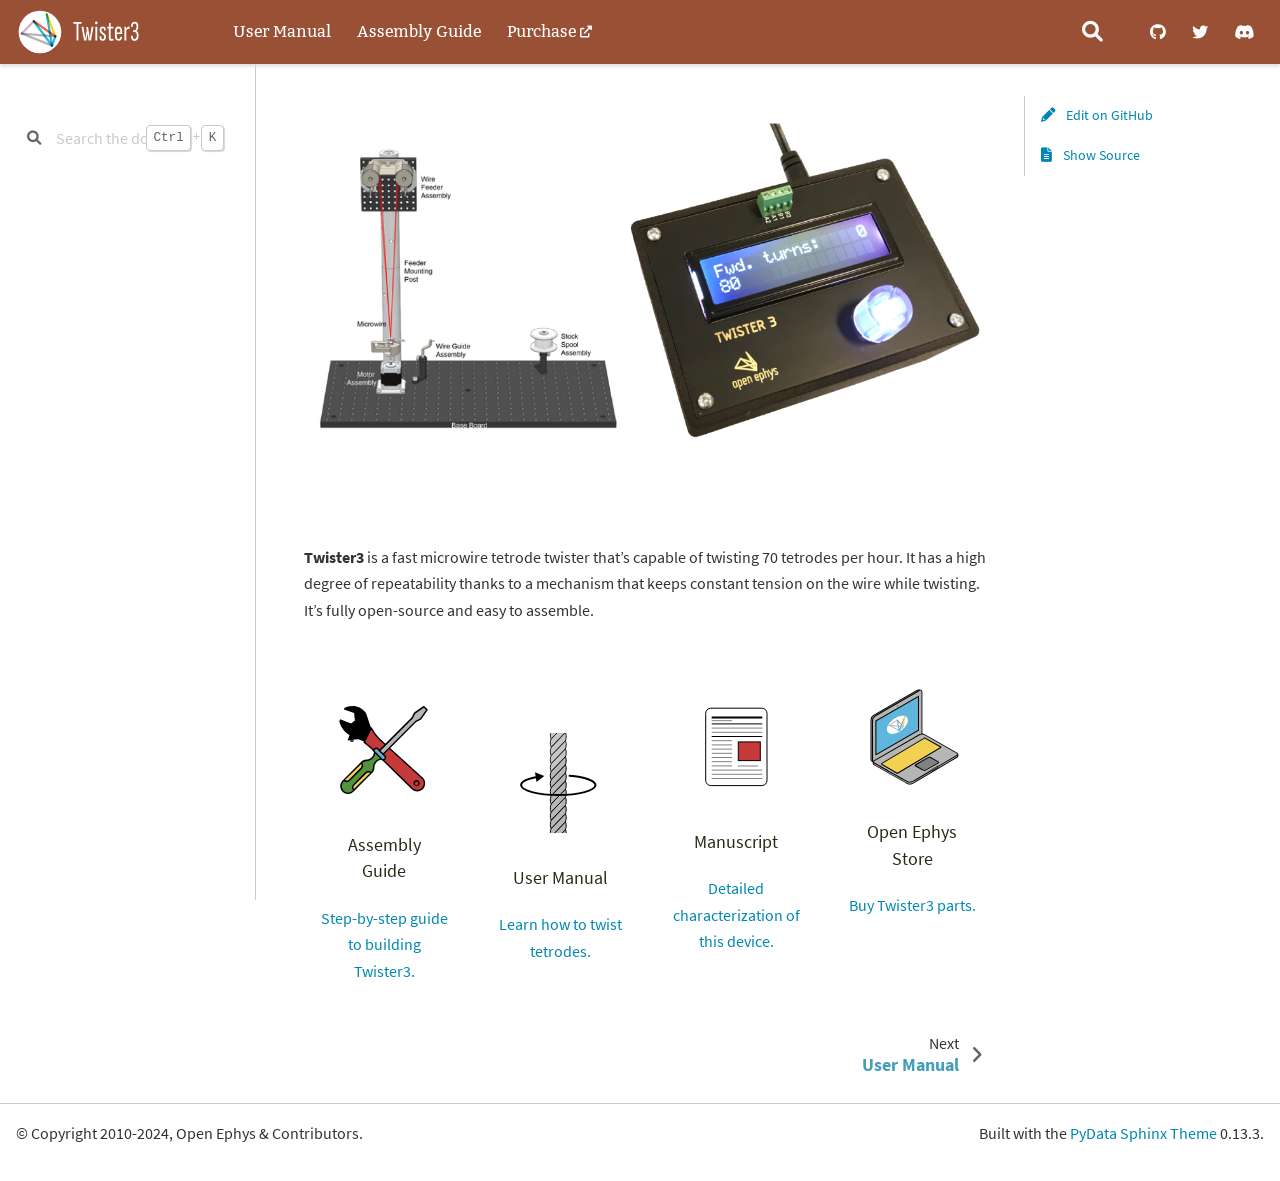
==== commit ca0e85ae: "Update documentation" ====
--- a/index.html
+++ b/index.html
@@ -492,7 +492,7 @@
         <div class="footer-item">
   <p class="copyright">
     
-      © Copyright 2010-2023, Open Ephys &amp; Contributors.
+      © Copyright 2010-2024, Open Ephys &amp; Contributors.
       <br/>
     
   </p>
